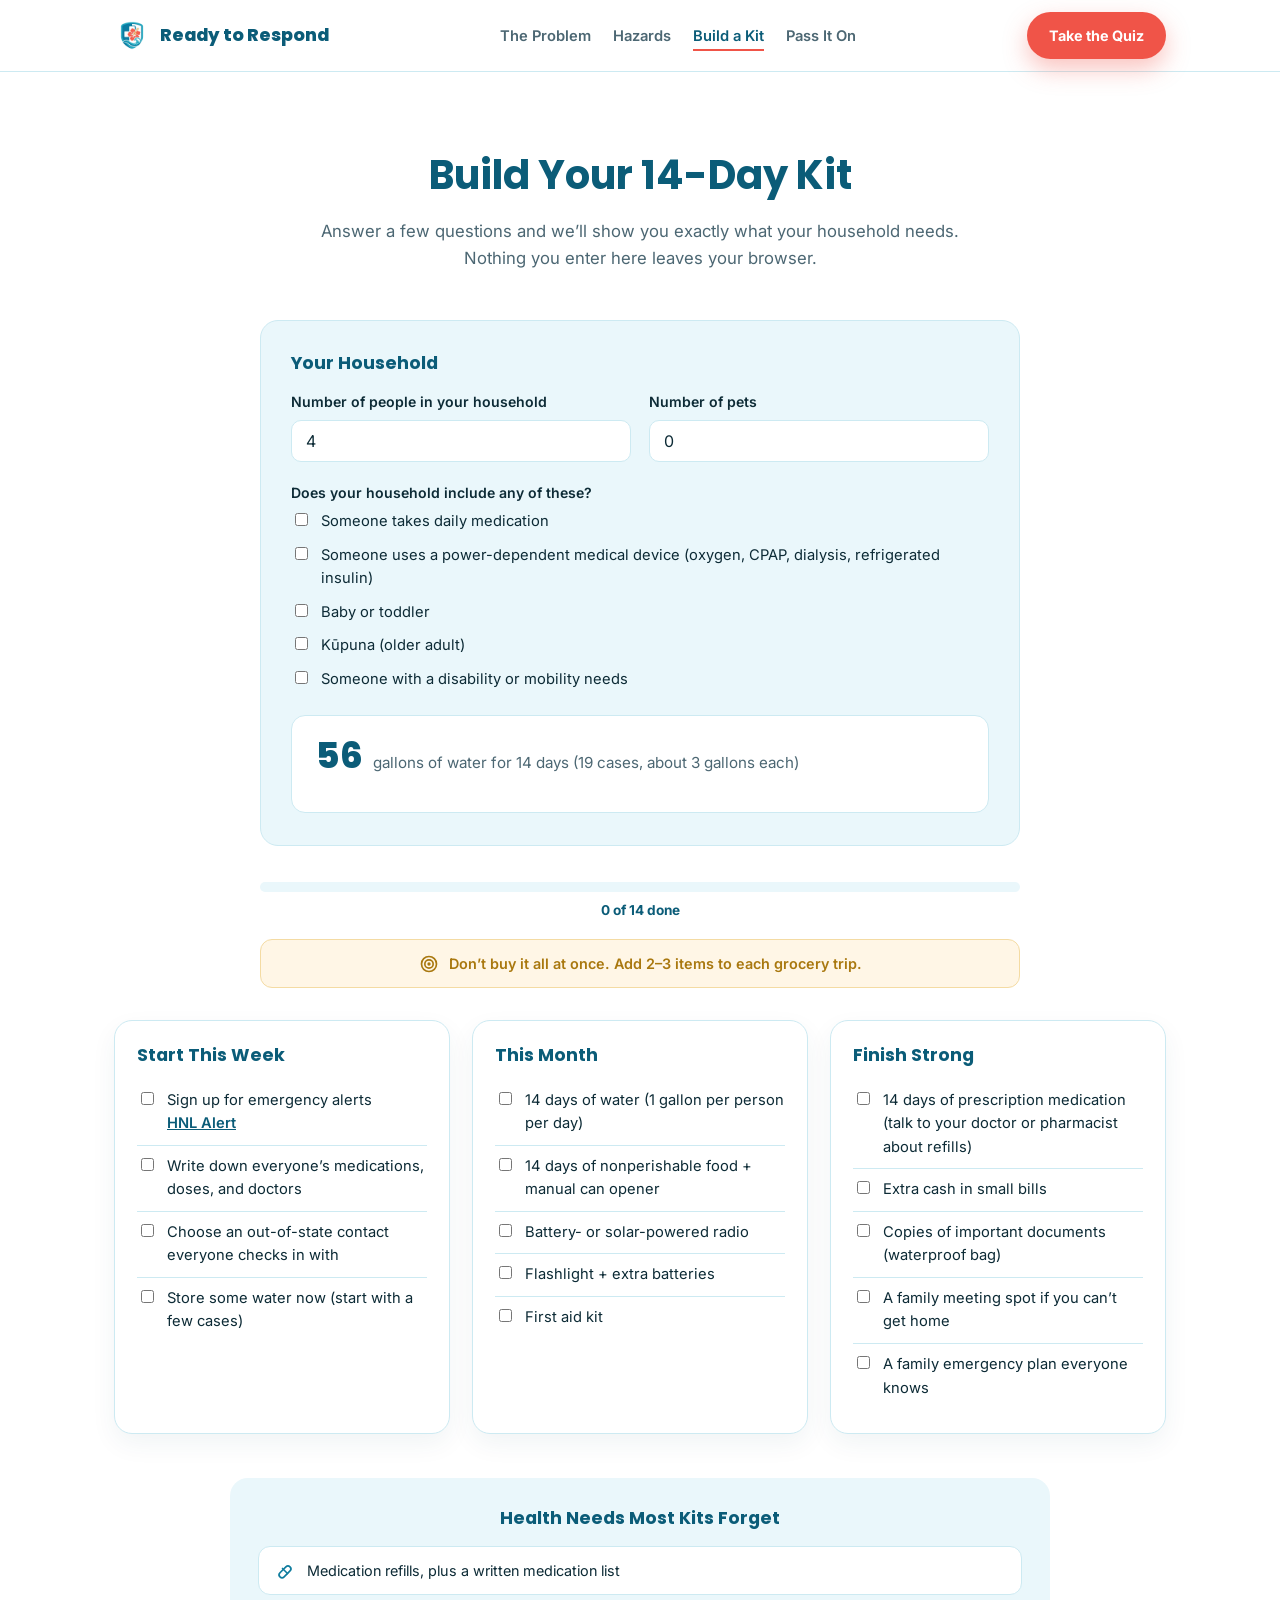
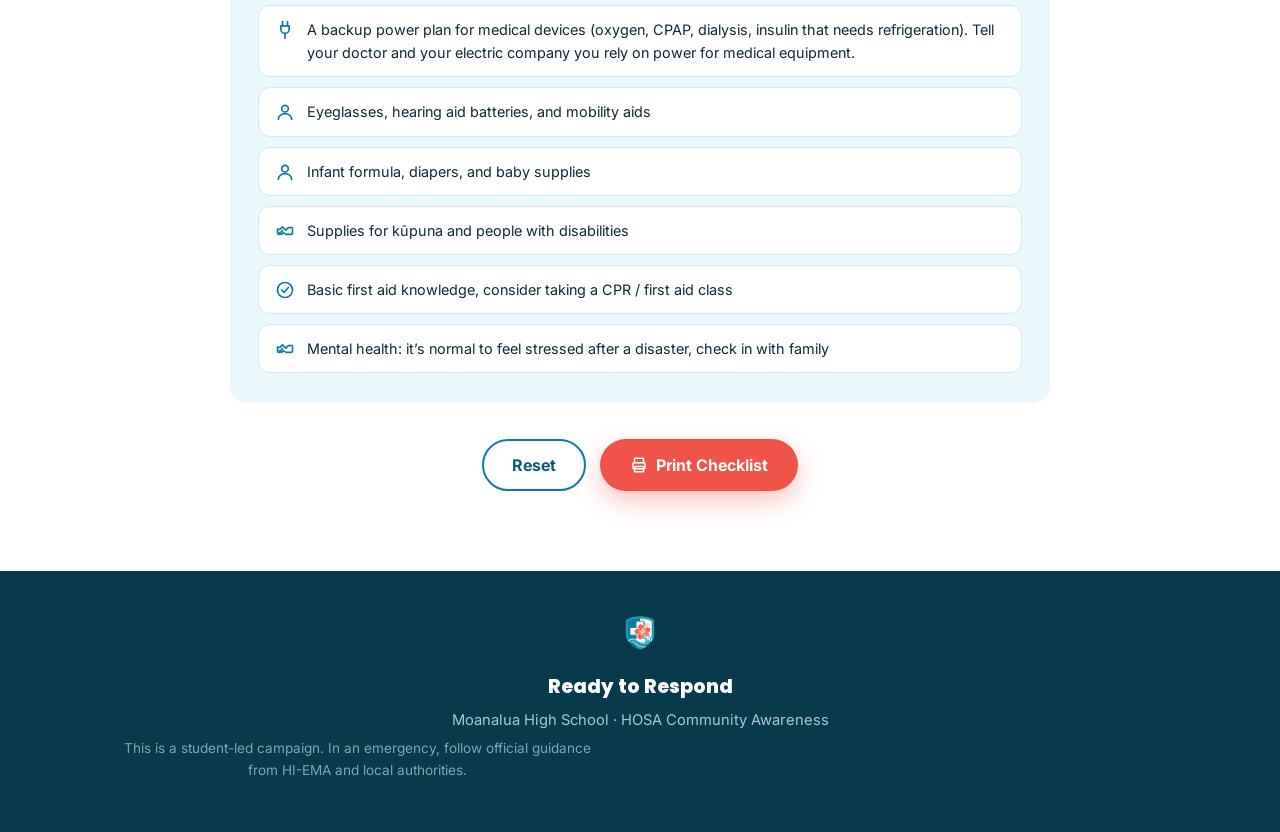
==== kit.html @ e5e4ccab "Replace print placeholders with r2rhawaii.org and a real QR code Both printables (14-Day Checklist a" ====
<!DOCTYPE html>
<html lang="en">
<head>
  <meta charset="UTF-8">
  <meta name="viewport" content="width=device-width, initial-scale=1.0">
  <title>Build Your 14-Day Kit | Ready to Respond</title>
  <meta name="description" content="Answer a few questions and get a personalized 14-day emergency kit checklist for your household. Part of the Ready to Respond campaign by Moanalua High School HOSA.">
  <meta property="og:title" content="Build Your 14-Day Kit | Ready to Respond">
  <meta property="og:description" content="Use our calculator and checklist to put together water, food, and supplies for your household.">
  <meta property="og:image" content="images/logo-full.png">
  <link rel="icon" href="images/favicon.png" type="image/png">
  <link rel="preconnect" href="https://fonts.googleapis.com">
  <link rel="preconnect" href="https://fonts.gstatic.com" crossorigin>
  <link href="https://fonts.googleapis.com/css2?family=Poppins:wght@600;700;800&family=Inter:wght@400;500;600;700&display=swap" rel="stylesheet">
  <link rel="stylesheet" href="css/style.css">

  <!-- Vercel Web Analytics. The script 404s harmlessly until Web
       Analytics is turned on for this project in the Vercel dashboard
       (Project -> Analytics -> Enable) -- that one switch has to be
       flipped by a human with access to the Vercel account, it can't
       be done from code. See js/tracking.js for the custom-event hook
       this also powers (quiz clicks, print, share, etc). -->
  <script>window.va = window.va || function () { (window.vaq = window.vaq || []).push(arguments); };</script>
  <script defer src="/_vercel/insights/script.js"></script>
</head>
<body>

  <!-- Shared icon set, referenced throughout via <use href="#icon-name">.
       Inlined (rather than a linked external file) so icons render
       with no JS and no extra network request, and work consistently
       across browsers. -->
  <svg style="display:none" aria-hidden="true">
    <defs>
      <symbol id="icon-menu" viewBox="0 0 24 24" fill="none" stroke="currentColor" stroke-width="2" stroke-linecap="round" stroke-linejoin="round">
        <path d="M3 6h18"/>
        <path d="M3 12h18"/>
        <path d="M3 18h18"/>
      </symbol>
      <symbol id="icon-target" viewBox="0 0 24 24" fill="none" stroke="currentColor" stroke-width="2" stroke-linecap="round" stroke-linejoin="round">
        <circle cx="12" cy="12" r="9"/>
        <circle cx="12" cy="12" r="5"/>
        <circle cx="12" cy="12" r="1"/>
      </symbol>
      <symbol id="icon-pill" viewBox="0 0 24 24" fill="none" stroke="currentColor" stroke-width="2" stroke-linecap="round" stroke-linejoin="round">
        <rect x="3.5" y="9.5" width="17" height="7" rx="3.5" transform="rotate(-45 12 13)"/>
        <path d="m9 9 6 6"/>
      </symbol>
      <symbol id="icon-plug" viewBox="0 0 24 24" fill="none" stroke="currentColor" stroke-width="2" stroke-linecap="round" stroke-linejoin="round">
        <path d="M9 2v5"/>
        <path d="M15 2v5"/>
        <path d="M7 7h10v4a5 5 0 0 1-10 0z"/>
        <path d="M12 16v6"/>
      </symbol>
      <symbol id="icon-user" viewBox="0 0 24 24" fill="none" stroke="currentColor" stroke-width="2" stroke-linecap="round" stroke-linejoin="round">
        <circle cx="12" cy="8" r="4"/>
        <path d="M4 21c0-4 3.5-7 8-7s8 3 8 7"/>
      </symbol>
      <symbol id="icon-heart-handshake" viewBox="0 0 24 24" fill="none" stroke="currentColor" stroke-width="2" stroke-linecap="round" stroke-linejoin="round">
        <path d="M3 10h3l3-3 4 4 3-3h5"/>
        <path d="M3 10v4a2 2 0 0 0 2 2h1"/>
        <path d="M21 10v4a2 2 0 0 1-2 2h-6l-3-2-2 2-3-2"/>
        <path d="M9 11.5 7 13.5"/>
      </symbol>
      <symbol id="icon-check-circle" viewBox="0 0 24 24" fill="none" stroke="currentColor" stroke-width="2" stroke-linecap="round" stroke-linejoin="round">
        <circle cx="12" cy="12" r="9"/>
        <path d="m8 12 3 3 5-6"/>
      </symbol>
      <symbol id="icon-printer" viewBox="0 0 24 24" fill="none" stroke="currentColor" stroke-width="2" stroke-linecap="round" stroke-linejoin="round">
        <path d="M6 9V3h12v6"/>
        <rect x="4" y="9" width="16" height="8" rx="1.5"/>
        <path d="M6 14h12v7H6z"/>
      </symbol>
    </defs>
  </svg>

  <header class="site-header">
    <div class="container header-inner">
      <a class="brand" href="index.html">
        <img class="brand-mark" src="images/logo-mark.png" alt="Ready to Respond shield logo">
        <span class="brand-text">Ready to Respond</span>
      </a>

      <nav class="main-nav" id="mainNav" aria-label="Main">
        <ul class="nav-links">
          <li><a href="index.html#problem">The Problem</a></li>
          <li><a href="index.html#hazards">Hazards</a></li>
          <li><a href="kit.html" class="active">Build a Kit</a></li>
          <li><a href="pass-it-on.html">Pass It On</a></li>
        </ul>
      </nav>

      <div class="header-actions">
        <a href="https://docs.google.com/forms/d/e/1FAIpQLSfNhRfwjiFznY54ZBXw3zssCAhbhF7gwcs-K6ZoxBK7d2jcXA/viewform" target="_blank" rel="noopener" class="btn btn-coral btn-small" data-track="quiz_click" data-track-location="header">Take the Quiz</a>
        <button type="button" class="nav-toggle" id="navToggle" aria-label="Toggle menu" aria-expanded="false" aria-controls="mainNav">
          <svg width="22" height="22"><use href="#icon-menu"></use></svg>
        </button>
      </div>
    </div>
  </header>

  <!-- BUILD YOUR 14-DAY KIT -->
  <section id="checklist" class="section">
    <div class="container">
      <div class="section-heading">
        <h1>Build Your 14-Day Kit</h1>
        <p>Answer a few questions and we&rsquo;ll show you exactly what your household needs. Nothing you enter here leaves your browser.</p>
      </div>

      <!-- Household calculator -->
      <div class="kit-calculator">
        <h3>Your Household</h3>
        <div class="calc-row">
          <div class="calc-field">
            <label for="calcPeople">Number of people in your household</label>
            <input type="number" id="calcPeople" min="1" max="20" value="4" inputmode="numeric">
          </div>
          <div class="calc-field">
            <label for="calcPets">Number of pets</label>
            <input type="number" id="calcPets" min="0" max="20" value="0" inputmode="numeric">
          </div>
        </div>

        <fieldset class="calc-checks">
          <legend>Does your household include any of these?</legend>
          <label class="calc-check"><input type="checkbox" id="needMeds"> Someone takes daily medication</label>
          <label class="calc-check"><input type="checkbox" id="needPower"> Someone uses a power-dependent medical device (oxygen, CPAP, dialysis, refrigerated insulin)</label>
          <label class="calc-check"><input type="checkbox" id="needBaby"> Baby or toddler</label>
          <label class="calc-check"><input type="checkbox" id="needKupuna"> K&#363;puna (older adult)</label>
          <label class="calc-check"><input type="checkbox" id="needDisability"> Someone with a disability or mobility needs</label>
        </fieldset>

        <div class="calc-results" id="calcResults" aria-live="polite">
          <div class="calc-result-main">
            <span class="calc-result-number" id="calcWaterGallons">56</span>
            <span class="calc-result-label">gallons of water for 14 days (<span id="calcWaterCases">19</span> cases, about 3 gallons each)</span>
          </div>
          <p class="calc-pet-note" id="calcPetNote" hidden>Plus extra water and 14 days of food for your pets.</p>
          <ul class="calc-extra-items" id="calcExtraItems"></ul>
        </div>
      </div>

      <!-- Tiered checklist -->
      <div class="kit-progress-wrap">
        <div class="kit-progress-bar"><div class="kit-progress-fill" id="kitProgressFill"></div></div>
        <p class="kit-progress-label" id="kitProgressLabel" aria-live="polite">0 of 14 done</p>
      </div>

      <div class="kit-tip">
        <svg width="20" height="20" aria-hidden="true"><use href="#icon-target"></use></svg>
        Don&rsquo;t buy it all at once. Add 2&ndash;3 items to each grocery trip.
      </div>

      <div class="kit-tiers">
        <div class="kit-tier">
          <h3>Start This Week</h3>
          <label class="kit-item"><input type="checkbox" data-kit-item="alerts"> <span>Sign up for emergency alerts<br><a href="https://www.honolulu.gov/dem/hnl-alert/" target="_blank" rel="noopener">HNL Alert</a></span></label>
          <label class="kit-item"><input type="checkbox" data-kit-item="med-list"> Write down everyone&rsquo;s medications, doses, and doctors</label>
          <label class="kit-item"><input type="checkbox" data-kit-item="contact"> Choose an out-of-state contact everyone checks in with</label>
          <label class="kit-item"><input type="checkbox" data-kit-item="start-water"> Store some water now (start with a few cases)</label>
        </div>

        <div class="kit-tier">
          <h3>This Month</h3>
          <label class="kit-item"><input type="checkbox" data-kit-item="water"> 14 days of water (1 gallon per person per day)</label>
          <label class="kit-item"><input type="checkbox" data-kit-item="food"> 14 days of nonperishable food + manual can opener</label>
          <label class="kit-item"><input type="checkbox" data-kit-item="radio"> Battery- or solar-powered radio</label>
          <label class="kit-item"><input type="checkbox" data-kit-item="flashlight"> Flashlight + extra batteries</label>
          <label class="kit-item"><input type="checkbox" data-kit-item="firstaid"> First aid kit</label>
        </div>

        <div class="kit-tier">
          <h3>Finish Strong</h3>
          <label class="kit-item"><input type="checkbox" data-kit-item="meds"> 14 days of prescription medication (talk to your doctor or pharmacist about refills)</label>
          <label class="kit-item"><input type="checkbox" data-kit-item="cash"> Extra cash in small bills</label>
          <label class="kit-item"><input type="checkbox" data-kit-item="docs"> Copies of important documents (waterproof bag)</label>
          <label class="kit-item"><input type="checkbox" data-kit-item="meetspot"> A family meeting spot if you can&rsquo;t get home</label>
          <label class="kit-item"><input type="checkbox" data-kit-item="plan"> A family emergency plan everyone knows</label>
        </div>
      </div>

      <!-- Health & medical needs (HOSA focus) -->
      <div class="health-needs">
        <h3>Health Needs Most Kits Forget</h3>
        <ul class="health-needs-list">
          <li data-needs-flag="needMeds"><svg width="20" height="20" aria-hidden="true"><use href="#icon-pill"></use></svg> Medication refills, plus a written medication list</li>
          <li data-needs-flag="needPower"><svg width="20" height="20" aria-hidden="true"><use href="#icon-plug"></use></svg> A backup power plan for medical devices (oxygen, CPAP, dialysis, insulin that needs refrigeration). Tell your doctor and your electric company you rely on power for medical equipment.</li>
          <li data-needs-flag="needDisability"><svg width="20" height="20" aria-hidden="true"><use href="#icon-user"></use></svg> Eyeglasses, hearing aid batteries, and mobility aids</li>
          <li data-needs-flag="needBaby"><svg width="20" height="20" aria-hidden="true"><use href="#icon-user"></use></svg> Infant formula, diapers, and baby supplies</li>
          <li data-needs-flag="needKupuna"><svg width="20" height="20" aria-hidden="true"><use href="#icon-heart-handshake"></use></svg> Supplies for k&#363;puna and people with disabilities</li>
          <li><svg width="20" height="20" aria-hidden="true"><use href="#icon-check-circle"></use></svg> Basic first aid knowledge, consider taking a CPR / first aid class</li>
          <li><svg width="20" height="20" aria-hidden="true"><use href="#icon-heart-handshake"></use></svg> Mental health: it&rsquo;s normal to feel stressed after a disaster, check in with family</li>
        </ul>
      </div>

      <div class="kit-actions">
        <button type="button" class="btn btn-outline" id="kitResetBtn">Reset</button>
        <button type="button" class="btn btn-coral" id="kitPrintBtn" data-track="checklist_print">
          <svg width="18" height="18" aria-hidden="true"><use href="#icon-printer"></use></svg>
          Print Checklist
        </button>
      </div>
    </div>
  </section>

  <!-- FOOTER -->
  <footer class="site-footer">
    <div class="container">
      <img class="footer-logo" src="images/logo-mark.png" alt="Ready to Respond shield logo">
      <p class="footer-title">Ready to Respond</p>
      <p>Moanalua High School &middot; HOSA Community Awareness</p>
      <p class="footer-fine">This is a student-led campaign. In an emergency, follow official guidance from HI-EMA and local authorities.</p>
    </div>
  </footer>

  <!-- ============================================================
       PRINT-ONLY CONTENT
       Hidden on screen; shown only inside window.print() by
       js/kit.js setting data-printing on <body>.
       See the @media print rules in css/style.css.
       ============================================================ -->
  <div class="print-only" id="printChecklist">
    <h1>Ready to Respond &mdash; 14-Day Readiness Checklist</h1>
    <p class="print-sub">Moanalua High School HOSA &middot; r2rhawaii.org</p>
    <h2>Start This Week</h2>
    <ul class="print-checklist">
      <li>&#9633; Sign up for emergency alerts (HNL Alert)</li>
      <li>&#9633; Write down everyone&rsquo;s medications, doses, and doctors</li>
      <li>&#9633; Choose an out-of-state contact everyone checks in with</li>
      <li>&#9633; Store some water now (start with a few cases)</li>
    </ul>
    <h2>This Month</h2>
    <ul class="print-checklist">
      <li>&#9633; 14 days of water (1 gallon per person per day)</li>
      <li>&#9633; 14 days of nonperishable food + manual can opener</li>
      <li>&#9633; Battery- or solar-powered radio</li>
      <li>&#9633; Flashlight + extra batteries</li>
      <li>&#9633; First aid kit</li>
    </ul>
    <h2>Finish Strong</h2>
    <ul class="print-checklist">
      <li>&#9633; 14 days of prescription medication</li>
      <li>&#9633; Extra cash in small bills</li>
      <li>&#9633; Copies of important documents (waterproof bag)</li>
      <li>&#9633; A family meeting spot if you can&rsquo;t get home</li>
      <li>&#9633; A family emergency plan everyone knows</li>
    </ul>
    <h2>Health Needs Most Kits Forget</h2>
    <ul class="print-checklist">
      <li>&#9633; Medication refills + written medication list</li>
      <li>&#9633; Backup power plan for medical devices</li>
      <li>&#9633; Eyeglasses, hearing aid batteries, mobility aids</li>
      <li>&#9633; Infant formula, diapers, baby supplies</li>
      <li>&#9633; Supplies for k&#363;puna and people with disabilities</li>
    </ul>
    <div class="print-qr-box">
      <img src="images/qr-r2rhawaii.jpg" alt="QR code to r2rhawaii.org" width="120" height="120">
      Scan for more: r2rhawaii.org
    </div>
  </div>

  <script src="js/tracking.js"></script>
  <script src="js/main.js"></script>
  <script src="js/kit.js"></script>
</body>
</html>
---- css/style.css ----
/* =========================================================
   Ready to Respond — HOSA Community Awareness Campaign
   Moanalua High School, Oʻahu, Hawaiʻi
   Palette pulled from the campaign logo: ocean teal + hibiscus coral.
   ---------------------------------------------------------
   1. Brand colors & fonts
   2. Reset & base
   3. Buttons
   4. Header & nav
   5. Hero
   6. The Problem / citations
   7. Why Awareness Matters
   8. Why Hawaiʻi Is Different
   9. Know Your Hazards
   10. Build Your 14-Day Kit
   11. Pass It On
   12. Take Action
   13. Our Campaign / Impact / Events
   14. Partners
   15. Team
   16. Languages
   17. Sources
   18. Footer
   19. Scroll-reveal animation
   20. Print
   21. Responsive
   ========================================================= */

/* ---------- 1. BRAND COLORS & FONTS ---------- */
:root {
  --teal-deepest: #073a4c;
  --teal-dark: #0b5c78;
  --teal: #0f7c9e;
  --teal-bright: #1fa6c2;
  --sky: #eaf7fb;
  --sky-deep: #d8f0f7;
  --border: #cdeaf2;
  --coral: #f05448;
  --coral-dark: #d43e33;
  --gold: #e8b14a;
  --gold-dark: #a9780f;
  --white: #ffffff;
  --ink: #0d2b36;
  --ink-soft: #4c6773;
  --bg: #ffffff;
  --bg-alt: var(--sky);
  --radius: 18px;
  --shadow: 0 14px 34px rgba(11, 61, 78, 0.12);
  --max-width: 1100px;
  --font-heading: "Poppins", "Segoe UI", system-ui, sans-serif;
  --font-body: "Inter", "Segoe UI", system-ui, sans-serif;
}

/* ---------- 2. RESET & BASE ---------- */
* { box-sizing: border-box; }

/* Author rules like .btn{display:inline-flex} have the same specificity
   as the browser's default [hidden]{display:none} and would otherwise
   win by source order, silently un-hiding anything both hidden and
   styled as a button (e.g. the native-share button). Force it here. */
[hidden] { display: none !important; }

html {
  scroll-behavior: smooth;
  scroll-padding-top: 76px; /* so anchor jumps land below the sticky header */
}

@media (prefers-reduced-motion: reduce) {
  html { scroll-behavior: auto; }
}

body {
  margin: 0;
  font-family: var(--font-body);
  color: var(--ink);
  background: var(--bg);
  line-height: 1.6;
  -webkit-font-smoothing: antialiased;
}

h1, h2, h3 {
  font-family: var(--font-heading);
  line-height: 1.15;
  margin: 0 0 0.5em;
  color: var(--teal-dark);
}

h1 { font-size: clamp(2.4rem, 6vw, 4rem); font-weight: 800; }
h2 { font-size: clamp(1.7rem, 4vw, 2.5rem); font-weight: 700; }
h3 { font-size: 1.1rem; font-weight: 700; }

p { margin: 0 0 1em; }

a { color: inherit; }

ul { margin: 0; padding: 0; }

fieldset { border: none; margin: 0; padding: 0; }

.container {
  max-width: var(--max-width);
  margin: 0 auto;
  padding: 0 24px;
}

.section {
  padding: 80px 0;
}

.section-alt { background: var(--bg-alt); }

.section-dark {
  background: linear-gradient(160deg, var(--teal-dark) 0%, var(--teal-deepest) 100%);
  color: var(--white);
}

.section-dark h2,
.section-dark .section-heading p { color: var(--white); }

.section-heading {
  text-align: center;
  max-width: 680px;
  margin: 0 auto 48px;
}

.section-heading p {
  color: var(--ink-soft);
  font-size: 1.05rem;
  margin: 10px 0 0;
}

/* kit.html / pass-it-on.html use a real <h1> here (one per page, for
   accessibility/SEO) but should look identical to the <h2> section
   titles used everywhere else on the single-page sections. */
.section-heading h1 {
  font-size: clamp(1.7rem, 4vw, 2.5rem);
  font-weight: 700;
}

.text-coral { color: var(--coral); }

/* ---------- 3. BUTTONS ---------- */
.btn {
  display: inline-flex;
  align-items: center;
  justify-content: center;
  gap: 8px;
  font-family: var(--font-body);
  font-weight: 700;
  font-size: 1rem;
  text-decoration: none;
  padding: 14px 28px;
  border-radius: 999px;
  border: 2px solid transparent;
  cursor: pointer;
  transition: transform 0.15s ease, background 0.15s ease, box-shadow 0.15s ease;
}

.btn:hover { transform: translateY(-2px); }

.btn-coral {
  background: var(--coral);
  color: var(--white);
  box-shadow: 0 10px 24px rgba(240, 84, 72, 0.35);
}

.btn-coral:hover { background: var(--coral-dark); }

.btn-outline-white {
  background: transparent;
  border-color: rgba(255, 255, 255, 0.55);
  color: var(--white);
}

.btn-outline-white:hover {
  background: rgba(255, 255, 255, 0.12);
  border-color: var(--white);
}

.btn-outline {
  background: transparent;
  border-color: var(--teal);
  color: var(--teal-dark);
}

.btn-outline:hover { background: var(--sky); }

.btn-block { width: 100%; }

.btn-small {
  padding: 10px 20px;
  font-size: 0.9rem;
}

/* ---------- 4. HEADER & NAV ---------- */
.site-header {
  position: sticky;
  top: 0;
  z-index: 50;
  background: rgba(255, 255, 255, 0.94);
  backdrop-filter: blur(8px);
  border-bottom: 1px solid var(--border);
}

.header-inner {
  display: flex;
  align-items: center;
  justify-content: space-between;
  gap: 16px;
  padding-top: 12px;
  padding-bottom: 12px;
}

.brand {
  display: flex;
  align-items: center;
  gap: 10px;
  flex-shrink: 0;
  text-decoration: none;
}

.brand-mark {
  width: 36px;
  height: auto;
  display: block;
}

.brand-text {
  font-family: var(--font-heading);
  font-weight: 800;
  font-size: 1.1rem;
  color: var(--teal-dark);
}

.main-nav { flex: 1; }

.nav-links {
  display: flex;
  justify-content: center;
  gap: 22px;
  list-style: none;
}

.nav-links a {
  text-decoration: none;
  font-weight: 600;
  font-size: 0.92rem;
  color: var(--ink-soft);
  white-space: nowrap;
  padding-bottom: 4px;
  border-bottom: 2px solid transparent;
}

.nav-links a:hover { color: var(--teal-dark); }

.nav-links a.active {
  color: var(--teal-dark);
  border-bottom-color: var(--coral);
}

.header-actions {
  display: flex;
  align-items: center;
  gap: 10px;
  flex-shrink: 0;
}

.nav-toggle {
  display: none;
  background: none;
  border: none;
  padding: 6px;
  color: var(--teal-dark);
  cursor: pointer;
}

/* ---------- 5. HERO ---------- */
.hero {
  background: linear-gradient(170deg, var(--teal) 0%, var(--teal-dark) 100%);
  color: var(--white);
  padding: 72px 0 84px;
  text-align: center;
}

.hero-inner {
  display: flex;
  flex-direction: column;
  align-items: center;
}

.hero-logo {
  width: 108px;
  height: auto;
  margin-bottom: 22px;
  filter: drop-shadow(0 10px 20px rgba(7, 58, 76, 0.35));
}

.eyebrow-badge {
  display: inline-block;
  background: rgba(255, 255, 255, 0.14);
  border: 1px solid rgba(255, 255, 255, 0.4);
  color: var(--white);
  font-weight: 600;
  font-size: 0.82rem;
  letter-spacing: 0.02em;
  padding: 8px 18px;
  border-radius: 999px;
  margin-bottom: 26px;
}

.hero h1 { color: var(--white); margin-bottom: 18px; }

.hero-lead {
  font-size: 1.2rem;
  color: #e4f4fa;
  max-width: 46ch;
  margin: 0 auto 34px;
}

.scroll-cue {
  color: var(--white);
  text-decoration: none;
  font-weight: 600;
  font-size: 0.95rem;
  opacity: 0.9;
}

.scroll-cue:hover { opacity: 1; }

/* ---------- 6. THE PROBLEM / CITATIONS ---------- */
.stat-grid {
  display: grid;
  grid-template-columns: repeat(2, 1fr);
  gap: 22px;
  margin-bottom: 40px;
}

.stat-card {
  background: var(--teal-deepest);
  border-radius: var(--radius);
  box-shadow: var(--shadow);
  padding: 36px 28px;
  text-align: center;
}

.stat-number {
  font-family: var(--font-heading);
  font-weight: 800;
  font-size: clamp(2.1rem, 5vw, 3rem);
  color: var(--coral);
  line-height: 1;
  margin-bottom: 12px;
}

.stat-label {
  color: var(--white);
  font-size: 1.02rem;
  font-weight: 500;
  line-height: 1.45;
}

.problem-note {
  max-width: 68ch;
  margin: 0 auto;
  text-align: center;
  font-size: 1.08rem;
  color: var(--ink-soft);
}

/* Superscript citation links, used throughout the page.
   Fixed (not em-relative) font-size so these stay small and discreet
   next to the giant stat numbers instead of scaling up with them. */
sup.cite {
  font-size: 0.62rem;
  font-weight: 600;
  margin-left: 2px;
  vertical-align: super;
  line-height: 0;
}

sup.cite a {
  color: var(--ink-soft);
  text-decoration: none;
  font-weight: 600;
  opacity: 0.7;
}

.stat-card sup.cite a { color: rgba(255, 255, 255, 0.5); }

sup.cite a:hover,
sup.cite a:focus-visible {
  text-decoration: underline;
  opacity: 1;
  color: var(--coral);
}

.stat-card sup.cite a:hover,
.stat-card sup.cite a:focus-visible { color: var(--gold); }

sup.cite a + a::before { content: ","; color: inherit; margin-right: 1px; }

/* ---------- 7. WHY AWARENESS MATTERS ---------- */
.awareness-callout {
  display: flex;
  align-items: flex-start;
  gap: 18px;
  background: var(--white);
  border: 1px solid var(--border);
  border-left: 5px solid var(--teal-bright);
  border-radius: var(--radius);
  padding: 28px 30px;
  max-width: 820px;
  margin: 0 auto;
  box-shadow: 0 10px 26px rgba(11, 61, 78, 0.07);
}

.awareness-callout svg {
  color: var(--teal-bright);
  flex-shrink: 0;
  margin-top: 4px;
}

.awareness-callout h2 { font-size: 1.4rem; margin-bottom: 8px; }
.awareness-callout p { margin: 0; color: var(--ink-soft); }

/* ---------- 8. WHY HAWAIʻI IS DIFFERENT ---------- */
.reason-grid {
  display: grid;
  grid-template-columns: repeat(3, 1fr);
  gap: 24px;
}

.reason-card {
  background: var(--white);
  border: 1px solid var(--border);
  border-radius: var(--radius);
  padding: 32px 26px;
  box-shadow: 0 10px 26px rgba(11, 61, 78, 0.07);
}

.reason-icon {
  display: block;
  color: var(--teal);
  margin-bottom: 16px;
}

.reason-card p {
  margin: 0;
  color: var(--ink);
  font-size: 0.98rem;
}

/* ---------- 9. KNOW YOUR HAZARDS ---------- */
.hazard-grid {
  display: grid;
  grid-template-columns: repeat(4, 1fr);
  gap: 20px;
  margin-bottom: 40px;
}

.hazard-card {
  background: var(--white);
  border: 1px solid var(--border);
  border-radius: var(--radius);
  padding: 26px 22px;
  box-shadow: 0 10px 26px rgba(11, 61, 78, 0.07);
  display: flex;
  flex-direction: column;
}

.hazard-icon {
  color: var(--coral);
  margin-bottom: 12px;
}

.hazard-card h3 { margin-bottom: 2px; }

.hazard-meta {
  color: var(--ink-soft);
  font-size: 0.82rem;
  margin-bottom: 14px;
}

.hazard-card ul {
  list-style: none;
  margin: 0 0 16px;
  flex-grow: 1;
}

.hazard-card li {
  position: relative;
  padding-left: 16px;
  font-size: 0.9rem;
  margin-bottom: 8px;
  color: var(--ink);
}

.hazard-card li::before {
  content: "\2022";
  position: absolute;
  left: 0;
  color: var(--teal-bright);
  font-weight: 700;
}

.hazard-link {
  color: var(--teal-dark);
  font-weight: 700;
  font-size: 0.88rem;
  text-decoration: none;
}

.hazard-link:hover { text-decoration: underline; }

.alert-cta {
  display: flex;
  flex-wrap: wrap;
  align-items: center;
  gap: 18px;
  background: var(--teal-dark);
  color: var(--white);
  border-radius: var(--radius);
  padding: 22px 28px;
  text-align: left;
}

.alert-cta-icon { color: var(--gold); flex-shrink: 0; }

.alert-cta-text { flex: 1 1 320px; min-width: 240px; }

.alert-cta-headline { margin: 0 0 4px; font-weight: 600; }

.alert-cta-source {
  margin: 0;
  display: flex;
  align-items: center;
  gap: 6px;
  font-size: 0.8rem;
  font-weight: 500;
  color: #a9cedb;
}

.alert-cta-source svg { color: #a9cedb; flex-shrink: 0; }
.alert-cta-source strong { color: #d3edf5; }

.alert-cta .btn { flex-shrink: 0; }

/* ---------- 10. BUILD YOUR 14-DAY KIT ---------- */
.kit-calculator {
  background: var(--sky);
  border: 1px solid var(--border);
  border-radius: var(--radius);
  padding: 32px 30px;
  max-width: 760px;
  margin: 0 auto 36px;
}

.kit-calculator h3 { margin-bottom: 18px; }

.calc-row {
  display: grid;
  grid-template-columns: 1fr 1fr;
  gap: 18px;
  margin-bottom: 20px;
}

.calc-field label {
  display: block;
  font-weight: 600;
  font-size: 0.88rem;
  color: var(--ink);
  margin-bottom: 6px;
}

.calc-field input[type="number"] {
  width: 100%;
  padding: 10px 14px;
  border: 1px solid var(--border);
  border-radius: 10px;
  font-size: 1rem;
  font-family: var(--font-body);
  background: var(--white);
  color: var(--ink);
}

.calc-field input:focus-visible { outline: 2px solid var(--teal); outline-offset: 1px; }

.calc-checks {
  display: flex;
  flex-direction: column;
  gap: 10px;
  margin-bottom: 24px;
}

.calc-checks legend {
  font-weight: 600;
  font-size: 0.88rem;
  color: var(--ink);
  margin-bottom: 6px;
  padding: 0;
}

.calc-check {
  display: flex;
  align-items: flex-start;
  gap: 10px;
  font-size: 0.92rem;
  color: var(--ink);
  cursor: pointer;
}

.calc-check input { margin-top: 3px; flex-shrink: 0; }

.calc-results {
  background: var(--white);
  border-radius: 14px;
  padding: 22px 24px;
  border: 1px solid var(--border);
}

.calc-result-main {
  display: flex;
  align-items: baseline;
  gap: 10px;
  flex-wrap: wrap;
  margin-bottom: 6px;
}

.calc-result-number {
  font-family: var(--font-heading);
  font-weight: 800;
  font-size: 2.2rem;
  color: var(--teal-dark);
  line-height: 1;
}

.calc-result-label {
  color: var(--ink-soft);
  font-size: 0.95rem;
}

.calc-pet-note {
  margin: 10px 0 0;
  font-size: 0.9rem;
  color: var(--ink-soft);
  font-style: italic;
}

.calc-extra-items {
  list-style: none;
  margin: 14px 0 0;
  display: flex;
  flex-direction: column;
  gap: 8px;
}

.calc-extra-items li {
  background: var(--sky);
  border-radius: 10px;
  padding: 8px 14px;
  font-size: 0.88rem;
  color: var(--teal-dark);
  font-weight: 600;
}

.kit-progress-wrap {
  max-width: 760px;
  margin: 0 auto 10px;
}

.kit-progress-bar {
  height: 10px;
  background: var(--sky);
  border-radius: 999px;
  overflow: hidden;
}

.kit-progress-fill {
  height: 100%;
  width: 0%;
  background: var(--coral);
  border-radius: 999px;
  transition: width 0.3s ease;
}

.kit-progress-label {
  text-align: center;
  font-size: 0.85rem;
  font-weight: 700;
  color: var(--teal-dark);
  margin: 8px 0 0;
}

.kit-tip {
  display: flex;
  align-items: center;
  justify-content: center;
  gap: 10px;
  max-width: 760px;
  margin: 18px auto 32px;
  background: #fff6e6;
  border: 1px solid #f4dba3;
  color: var(--gold-dark);
  border-radius: 12px;
  padding: 12px 18px;
  font-size: 0.9rem;
  font-weight: 600;
  text-align: center;
}

.kit-tip svg { flex-shrink: 0; }

.kit-tiers {
  display: grid;
  grid-template-columns: repeat(3, 1fr);
  gap: 22px;
  margin-bottom: 44px;
}

.kit-tier {
  background: var(--white);
  border: 1px solid var(--border);
  border-radius: var(--radius);
  padding: 24px 22px;
  box-shadow: 0 10px 26px rgba(11, 61, 78, 0.06);
}

.kit-tier h3 { margin-bottom: 14px; }

.kit-item {
  display: flex;
  align-items: flex-start;
  gap: 10px;
  padding: 9px 0;
  font-size: 0.92rem;
  color: var(--ink);
  cursor: pointer;
  border-bottom: 1px solid var(--border);
}

.kit-item:last-child { border-bottom: none; }

.kit-item input { margin-top: 3px; flex-shrink: 0; accent-color: var(--teal); }

.kit-item:has(input:checked),
.kit-item.is-checked { color: var(--ink-soft); text-decoration: line-through; text-decoration-color: var(--teal-bright); }

.kit-item a { color: var(--teal-dark); font-weight: 600; }

.health-needs {
  background: var(--sky);
  border-radius: var(--radius);
  padding: 30px 28px;
  max-width: 820px;
  margin: 0 auto 36px;
}

.health-needs h3 { text-align: center; margin-bottom: 18px; }

.health-needs-list {
  list-style: none;
  display: flex;
  flex-direction: column;
  gap: 10px;
}

.health-needs-list li {
  display: flex;
  align-items: flex-start;
  gap: 12px;
  background: var(--white);
  border: 1px solid var(--border);
  border-radius: 12px;
  padding: 12px 16px;
  font-size: 0.9rem;
  color: var(--ink);
  transition: border-color 0.2s ease, background 0.2s ease;
}

.health-needs-list li svg { color: var(--teal); flex-shrink: 0; margin-top: 2px; }

.health-needs-list li.is-flagged {
  background: #fff1ef;
  border-color: var(--coral);
}

.health-needs-list li.is-flagged svg { color: var(--coral); }

.kit-actions {
  display: flex;
  justify-content: center;
  gap: 14px;
  flex-wrap: wrap;
}

/* ---------- 11. PASS IT ON ---------- */
.pass-it-on-why {
  max-width: 760px;
  margin: 0 auto 44px;
  text-align: center;
}

.pass-it-on-why p { color: var(--ink-soft); }

.pass-it-on-steps {
  display: grid;
  grid-template-columns: repeat(3, 1fr);
  gap: 24px;
}

.pio-step {
  background: var(--white);
  border: 1px solid var(--border);
  border-radius: var(--radius);
  padding: 30px 24px;
  box-shadow: 0 10px 26px rgba(11, 61, 78, 0.06);
}

.pio-step-number {
  display: inline-flex;
  align-items: center;
  justify-content: center;
  width: 30px;
  height: 30px;
  border-radius: 50%;
  background: var(--teal);
  color: var(--white);
  font-weight: 800;
  font-size: 0.9rem;
  margin-bottom: 14px;
}

.pio-step p { color: var(--ink-soft); font-size: 0.95rem; }

.share-buttons {
  display: flex;
  flex-wrap: wrap;
  gap: 10px;
  margin-top: 10px;
}

.share-buttons .btn { padding: 10px 16px; font-size: 0.88rem; }

.share-copied {
  margin: 10px 0 0;
  font-size: 0.85rem;
  font-weight: 700;
  color: var(--teal-dark);
}

.conversation-guide {
  list-style: none;
  display: flex;
  flex-direction: column;
  gap: 10px;
}

.conversation-guide li {
  background: var(--sky);
  border-radius: 10px;
  padding: 10px 14px;
  font-size: 0.9rem;
  color: var(--ink);
  font-style: italic;
}

.privacy-note {
  font-size: 0.8rem;
  color: var(--ink-soft);
  margin-top: 12px;
}

/* ---------- 12. TAKE ACTION ---------- */
.action-grid {
  display: grid;
  grid-template-columns: repeat(3, 1fr);
  gap: 24px;
}

.action-card {
  background: rgba(255, 255, 255, 0.07);
  border: 1px solid rgba(255, 255, 255, 0.16);
  border-radius: var(--radius);
  padding: 32px 26px;
  text-align: center;
  display: flex;
  flex-direction: column;
  align-items: center;
}

.action-icon { color: var(--coral); margin-bottom: 10px; }

.action-step {
  text-transform: uppercase;
  letter-spacing: 0.08em;
  font-size: 0.72rem;
  font-weight: 700;
  color: var(--teal-bright);
  margin-bottom: 10px;
}

.action-support {
  color: #d3edf5;
  font-size: 0.95rem;
  margin-bottom: 22px;
  flex-grow: 1;
}

/* ---------- 14. PARTNERS ---------- */
.partners-grid {
  display: grid;
  grid-template-columns: repeat(4, 1fr);
  gap: 20px;
  margin-bottom: 16px;
}

.partners-empty {
  text-align: center;
  color: var(--ink-soft);
  font-weight: 600;
}

/* ---------- 17. SOURCES ---------- */
.sources-list {
  list-style: none;
  max-width: 820px;
  margin: 0 auto;
  display: flex;
  flex-direction: column;
  gap: 12px;
}

.source-item {
  display: flex;
  gap: 10px;
  align-items: baseline;
  background: var(--sky);
  border-radius: 10px;
  padding: 12px 16px;
  font-size: 0.9rem;
}

.source-item .source-number { font-weight: 800; color: var(--teal-dark); flex-shrink: 0; }
.source-item a { color: var(--teal-dark); font-weight: 600; text-decoration: underline; }
.source-item .needs-source { color: var(--coral-dark); font-weight: 700; }

/* ---------- 18. FOOTER ---------- */
.site-footer {
  background: var(--teal-deepest);
  color: #a9c8d3;
  text-align: center;
  padding: 44px 0;
  font-size: 0.92rem;
}

.footer-logo {
  width: 46px;
  height: auto;
  margin-bottom: 14px;
}

.footer-title {
  font-family: var(--font-heading);
  font-weight: 800;
  font-size: 1.2rem;
  color: var(--white);
  margin-bottom: 6px;
}

.site-footer p { margin: 0 0 6px; }

.footer-fine {
  color: #7fa6b4;
  font-size: 0.85rem;
  max-width: 54ch;
  margin-left: auto;
  margin-right: auto;
}

/* ---------- 19. SCROLL-REVEAL ---------- */
.reveal {
  opacity: 0;
  transform: translateY(18px);
  transition: opacity 0.55s ease, transform 0.55s ease;
}

.reveal.is-visible {
  opacity: 1;
  transform: translateY(0);
}

@media (prefers-reduced-motion: reduce) {
  .reveal {
    opacity: 1;
    transform: none;
    transition: none;
  }
}

/* ---------- 20. PRINT ---------- */
.print-only { display: none; }

@media print {
  /* visibility:hidden alone would leave every other section's layout
     height in place (blank trailing pages); display:none removes it
     from flow entirely so only the one print-only block takes up
     paper. */
  body > *:not(.print-only) { display: none !important; }

  body[data-printing="checklist"] #printChecklist,
  body[data-printing="kupuna"] #printKupunaCard {
    display: block !important;
    width: 100%;
    padding: 24px;
  }

  .print-only h1 { font-size: 1.5rem; margin-bottom: 4px; color: #000; }
  .print-only h2 { font-size: 1.05rem; margin: 18px 0 8px; color: #000; }
  .print-sub { font-size: 0.8rem; color: #444; margin-bottom: 14px; }

  .print-checklist { list-style: none; margin: 0 0 6px; padding: 0; }
  .print-checklist li { font-size: 0.95rem; padding: 4px 0; color: #000; }

  .print-card-table { width: 100%; border-collapse: collapse; margin-top: 10px; }
  .print-card-table td { border: 1px solid #999; padding: 10px; font-size: 0.85rem; color: #000; }
  .print-card-table td:first-child { width: 45%; font-weight: 700; background: #f3f3f3; }
  .print-blank { height: 24px; }

  .print-qr-box {
    margin-top: 20px;
    text-align: center;
    font-size: 0.75rem;
    color: #666;
  }

  .print-qr-box img {
    display: block;
    width: 120px;
    height: 120px;
    margin: 0 auto 6px;
  }

  .print-privacy { margin-top: 14px; font-size: 0.75rem; color: #555; }
}

/* ---------- 21. RESPONSIVE ---------- */
@media (max-width: 1024px) {
  .hazard-grid { grid-template-columns: repeat(2, 1fr); }
  .partners-grid { grid-template-columns: repeat(2, 1fr); }
}

@media (max-width: 900px) {
  .main-nav { display: none; }
  .nav-toggle { display: block; }

  .main-nav.is-open {
    display: block;
    position: absolute;
    top: 100%;
    left: 0;
    right: 0;
    background: var(--white);
    border-bottom: 1px solid var(--border);
    box-shadow: 0 12px 20px rgba(0,0,0,0.06);
    padding: 10px 0;
  }

  .main-nav.is-open .nav-links {
    flex-direction: column;
    gap: 0;
    padding: 0 24px;
  }

  .main-nav.is-open .nav-links a {
    display: block;
    padding: 12px 0;
    border-bottom: 1px solid var(--border);
  }

  .main-nav.is-open .nav-links a.active {
    color: var(--teal-dark);
    border-bottom-color: var(--coral);
  }

  .reason-grid { grid-template-columns: 1fr; }
  .action-grid { grid-template-columns: 1fr; }
  .kit-tiers { grid-template-columns: 1fr; }
  .pass-it-on-steps { grid-template-columns: 1fr; }
}

@media (max-width: 640px) {
  .section { padding: 56px 0; }
  .hero { padding: 56px 0 60px; }
  .hero-logo { width: 88px; }
  .stat-grid { grid-template-columns: 1fr; }
  .btn { width: 100%; }
  .header-actions .btn-small { width: auto; }
  .calc-row { grid-template-columns: 1fr; }
  .hazard-grid { grid-template-columns: 1fr; }
  .partners-grid { grid-template-columns: 1fr; }
  .awareness-callout { flex-direction: column; }
  .kit-actions .btn,
  .share-buttons .btn,
  .share-buttons a.btn { width: 100%; }
}

@media (max-width: 420px) {
  /* The "Take the Quiz" header button + hamburger toggle can push past
     a narrow phone's viewport width; tighten the button and drop the
     decorative brand text (logo + its alt text stay) to make room. */
  .header-actions .btn-small { padding: 8px 12px; font-size: 0.78rem; }
  .brand-text { display: none; }
}
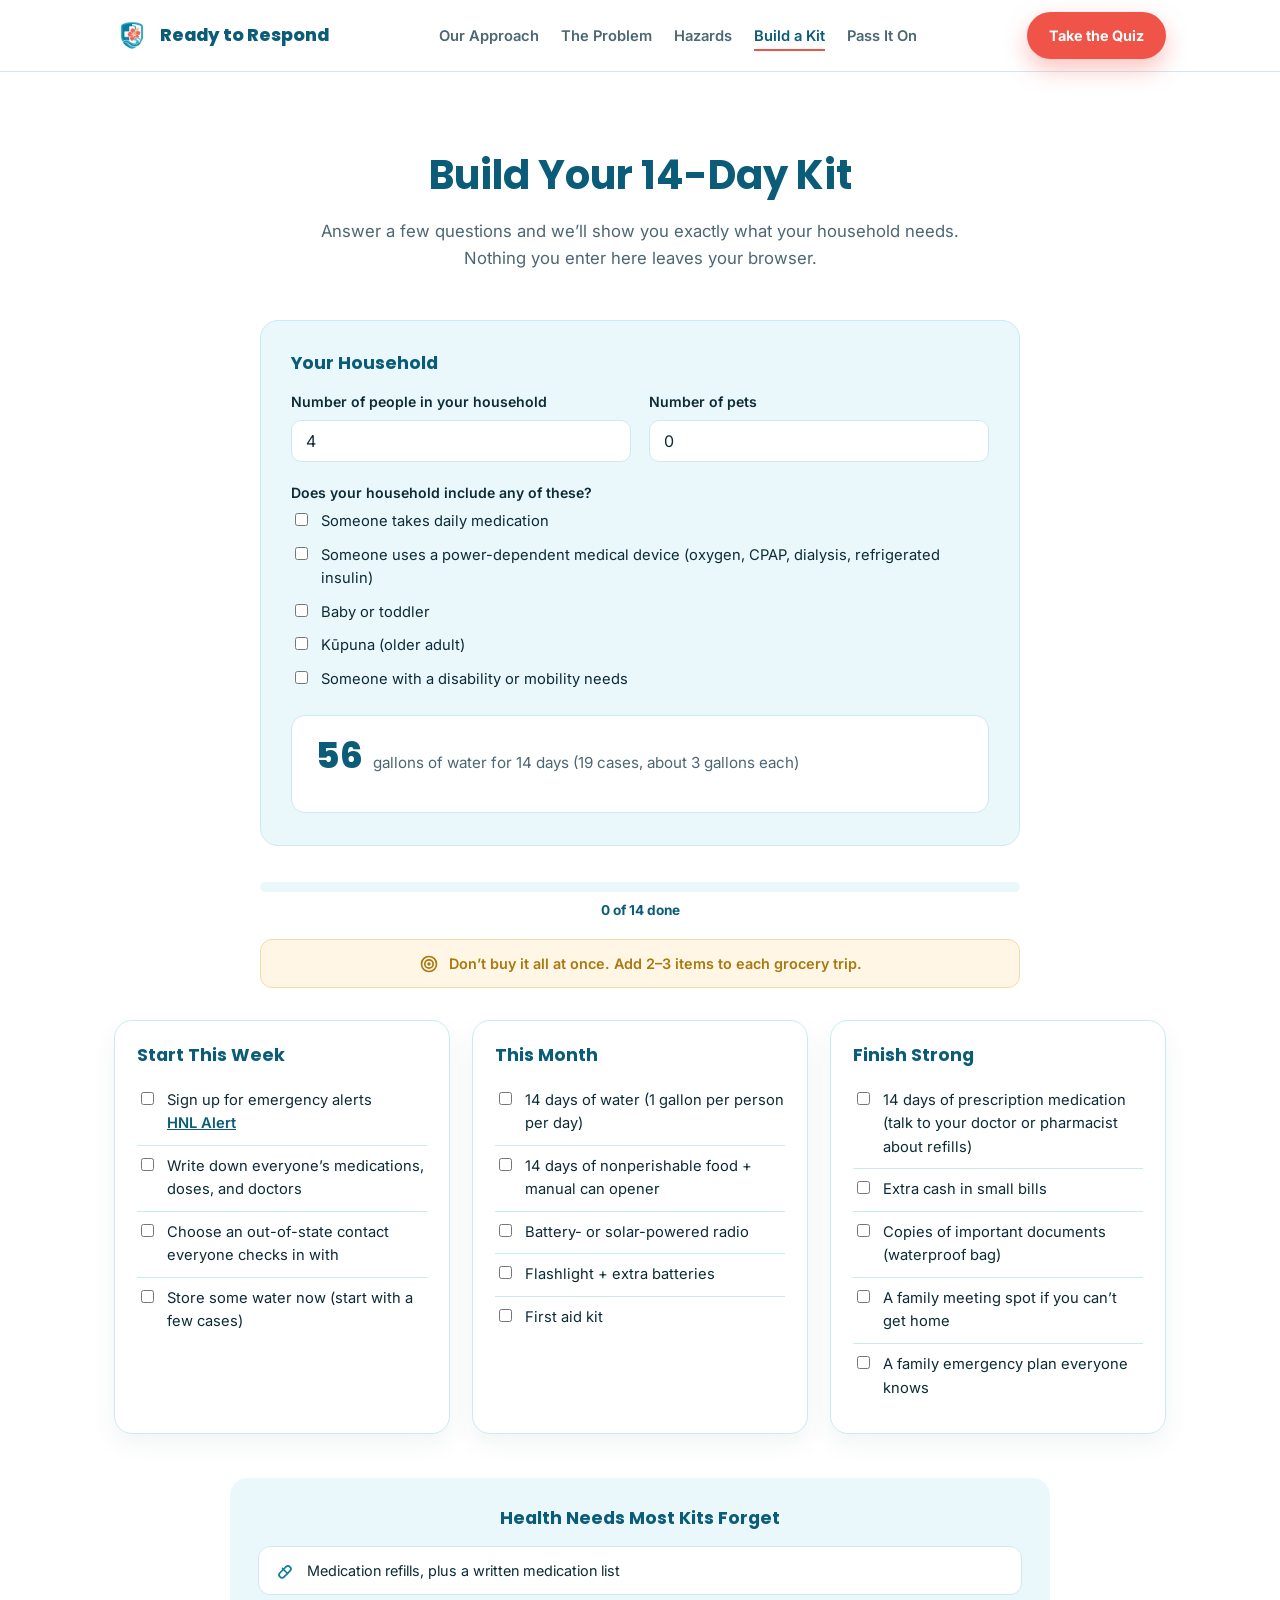
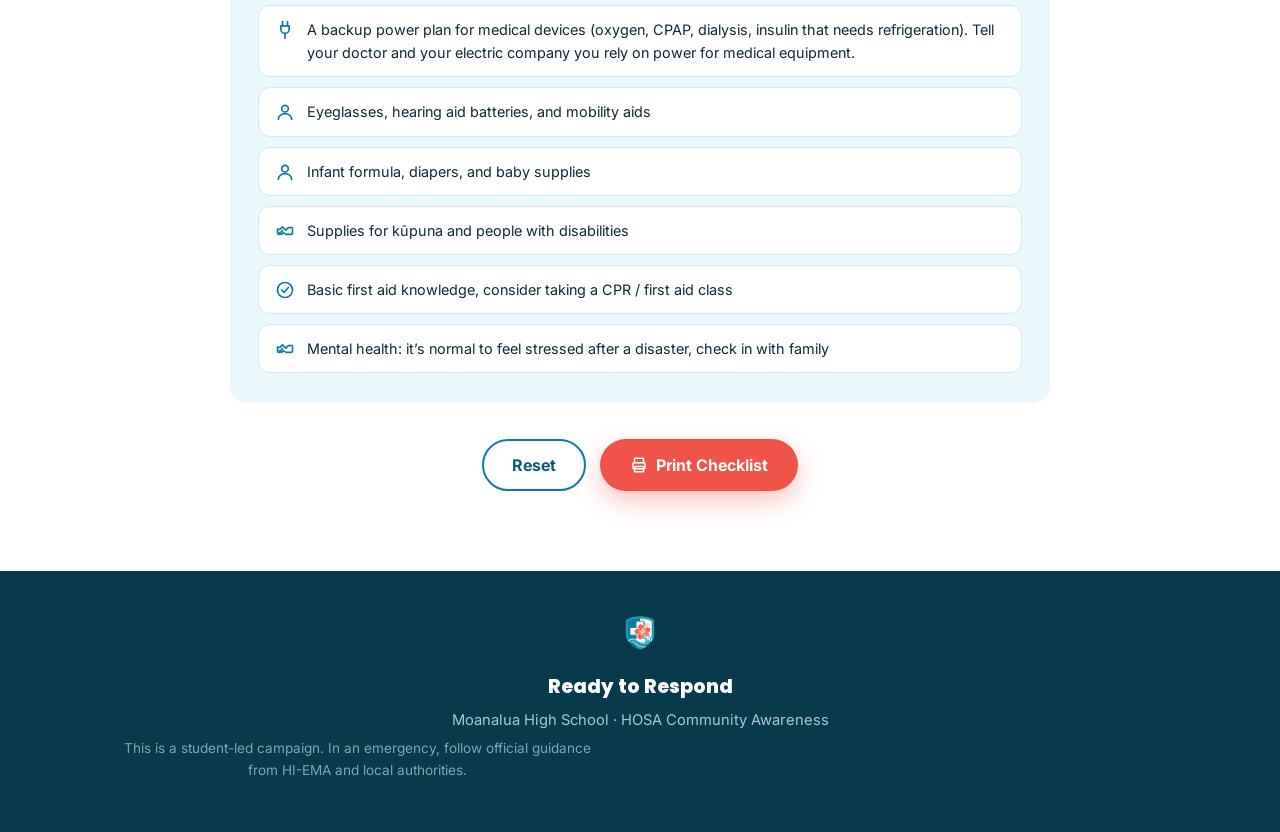
==== commit 0032132f: "Add "The 3 Pillars of Emergency Preparedness" as the campaign's foundation New section on index.html" ====
--- a/kit.html
+++ b/kit.html
@@ -82,6 +82,7 @@
 
       <nav class="main-nav" id="mainNav" aria-label="Main">
         <ul class="nav-links">
+          <li><a href="index.html#pillars">Our Approach</a></li>
           <li><a href="index.html#problem">The Problem</a></li>
           <li><a href="index.html#hazards">Hazards</a></li>
           <li><a href="kit.html" class="active">Build a Kit</a></li>
@@ -90,7 +91,7 @@
       </nav>
 
       <div class="header-actions">
-        <a href="https://docs.google.com/forms/d/e/1FAIpQLSfNhRfwjiFznY54ZBXw3zssCAhbhF7gwcs-K6ZoxBK7d2jcXA/viewform" target="_blank" rel="noopener" class="btn btn-coral btn-small" data-track="quiz_click" data-track-location="header">Take the Quiz</a>
+        <a href="quiz.html" class="btn btn-coral btn-small" data-track="quiz_click" data-track-location="header">Take the Quiz</a>
         <button type="button" class="nav-toggle" id="navToggle" aria-label="Toggle menu" aria-expanded="false" aria-controls="mainNav">
           <svg width="22" height="22"><use href="#icon-menu"></use></svg>
         </button>
@@ -179,7 +180,7 @@
       </div>
 
       <!-- Health & medical needs (HOSA focus) -->
-      <div class="health-needs">
+      <div class="health-needs" id="skills">
         <h3>Health Needs Most Kits Forget</h3>
         <ul class="health-needs-list">
           <li data-needs-flag="needMeds"><svg width="20" height="20" aria-hidden="true"><use href="#icon-pill"></use></svg> Medication refills, plus a written medication list</li>
--- a/css/style.css
+++ b/css/style.css
@@ -317,7 +317,10 @@
   margin: 0 auto 34px;
 }
 
+.hero-cta { display: inline-flex; margin-bottom: 22px; }
+
 .scroll-cue {
+  display: block;
   color: var(--white);
   text-decoration: none;
   font-weight: 600;
@@ -326,6 +329,54 @@
 }
 
 .scroll-cue:hover { opacity: 1; }
+
+/* ---------- 5B. THE 3 PILLARS ---------- */
+.pillars-grid {
+  display: grid;
+  grid-template-columns: repeat(3, 1fr);
+  gap: 24px;
+}
+
+.pillar-card {
+  background: var(--white);
+  border: 1px solid var(--border);
+  border-radius: var(--radius);
+  padding: 36px 28px;
+  text-align: center;
+  box-shadow: 0 10px 26px rgba(11, 61, 78, 0.07);
+}
+
+.pillar-icon {
+  display: inline-flex;
+  align-items: center;
+  justify-content: center;
+  width: 64px;
+  height: 64px;
+  border-radius: 50%;
+  background: var(--sky);
+  color: var(--teal);
+  margin-bottom: 18px;
+}
+
+.pillar-icon.is-coral { color: var(--coral); }
+.pillar-icon.is-gold { color: var(--gold-dark); }
+
+.pillar-card h3 { font-size: 1.2rem; margin-bottom: 10px; }
+
+.pillar-card p {
+  color: var(--ink-soft);
+  font-size: 0.95rem;
+  margin-bottom: 18px;
+}
+
+.pillar-link {
+  color: var(--teal-dark);
+  font-weight: 700;
+  font-size: 0.92rem;
+  text-decoration: none;
+}
+
+.pillar-link:hover { text-decoration: underline; }
 
 /* ---------- 6. THE PROBLEM / CITATIONS ---------- */
 .stat-grid {
@@ -511,6 +562,8 @@
 }
 
 .hazard-link:hover { text-decoration: underline; }
+
+.hazard-link + .hazard-link { margin-top: 6px; }
 
 .alert-cta {
   display: flex;
@@ -906,6 +959,160 @@
   flex-grow: 1;
 }
 
+/* ---------- 13. PREPAREDNESS QUIZ ---------- */
+.quiz-container { max-width: 640px; }
+
+.quiz-card {
+  background: var(--sky);
+  border: 1px solid var(--border);
+  border-radius: var(--radius);
+  padding: 32px 28px;
+  margin-bottom: 24px;
+}
+
+/* A <legend> renders outside its <fieldset>'s own background/border
+   by default in every browser, so the fieldset itself must stay
+   borderless and the visual "card" background has to live on a
+   wrapping element instead -- otherwise the question text floats
+   above the card instead of sitting inside it. */
+.quiz-fieldset { border: 0; padding: 0; margin: 0; min-width: 0; }
+
+.quiz-question-text {
+  font-family: var(--font-heading);
+  font-weight: 700;
+  font-size: 1.2rem;
+  color: var(--teal-dark);
+  text-align: center;
+  margin-bottom: 22px;
+  padding: 0;
+}
+
+.quiz-options {
+  display: flex;
+  flex-direction: column;
+  gap: 12px;
+}
+
+.quiz-option {
+  display: flex;
+  align-items: center;
+  gap: 14px;
+  background: var(--white);
+  border: 2px solid var(--border);
+  border-radius: 12px;
+  padding: 16px 20px;
+  font-size: 1.02rem;
+  font-weight: 600;
+  color: var(--ink);
+  cursor: pointer;
+  transition: border-color 0.15s ease, background 0.15s ease;
+}
+
+.quiz-option:hover { border-color: var(--teal); }
+
+.quiz-option input {
+  width: 20px;
+  height: 20px;
+  flex-shrink: 0;
+  accent-color: var(--teal);
+}
+
+.quiz-option:has(input:checked),
+.quiz-option.is-selected {
+  border-color: var(--teal);
+  background: var(--sky);
+}
+
+.quiz-bonus-field { margin-bottom: 22px; }
+.quiz-bonus-field:last-child { margin-bottom: 0; }
+
+.quiz-bonus-field > label {
+  display: block;
+  font-weight: 600;
+  font-size: 0.92rem;
+  color: var(--ink);
+  margin-bottom: 8px;
+}
+
+.quiz-zip-input {
+  width: 140px;
+  padding: 12px 16px;
+  border: 1px solid var(--border);
+  border-radius: 10px;
+  font-size: 1rem;
+  font-family: var(--font-body);
+  background: var(--white);
+  color: var(--ink);
+}
+
+.quiz-zip-input:focus-visible { outline: 2px solid var(--teal); outline-offset: 1px; }
+
+.quiz-nav-buttons {
+  display: flex;
+  justify-content: space-between;
+  gap: 12px;
+  flex-wrap: wrap;
+}
+
+.quiz-nav-buttons .btn:disabled {
+  opacity: 0.4;
+  cursor: not-allowed;
+  transform: none;
+}
+
+.quiz-score { text-align: center; margin-bottom: 28px; }
+
+.quiz-score-number {
+  font-family: var(--font-heading);
+  font-weight: 800;
+  font-size: 2.6rem;
+  color: var(--coral);
+  line-height: 1;
+  margin-bottom: 6px;
+}
+
+.quiz-score-level {
+  font-weight: 700;
+  font-size: 1.3rem;
+  color: var(--teal-dark);
+  margin-bottom: 10px;
+}
+
+.quiz-score-message {
+  color: var(--ink-soft);
+  max-width: 48ch;
+  margin: 0 auto;
+}
+
+.quiz-next-steps { margin-bottom: 28px; }
+
+.quiz-next-steps h3 { text-align: center; margin-bottom: 16px; }
+
+.quiz-step-item {
+  background: var(--sky);
+  border-radius: 12px;
+  padding: 14px 20px;
+  margin-bottom: 10px;
+  font-size: 0.95rem;
+  color: var(--ink);
+}
+
+.quiz-step-item a { color: var(--teal-dark); font-weight: 700; }
+
+.quiz-results-actions {
+  display: flex;
+  flex-wrap: wrap;
+  gap: 12px;
+  justify-content: center;
+  margin-bottom: 16px;
+}
+
+.quiz-retake-note {
+  text-align: center;
+  color: var(--ink-soft);
+  font-size: 0.88rem;
+}
+
 /* ---------- 14. PARTNERS ---------- */
 .partners-grid {
   display: grid;
@@ -919,6 +1126,20 @@
   color: var(--ink-soft);
   font-weight: 600;
 }
+
+.partners-follow {
+  display: flex;
+  align-items: center;
+  justify-content: center;
+  gap: 8px;
+  margin-top: 10px;
+  color: var(--ink-soft);
+  font-weight: 600;
+}
+
+.partners-follow svg { color: var(--teal); flex-shrink: 0; }
+.partners-follow a { color: var(--teal-dark); font-weight: 700; text-decoration: none; }
+.partners-follow a:hover { text-decoration: underline; }
 
 /* ---------- 17. SOURCES ---------- */
 .sources-list {
@@ -1084,6 +1305,7 @@
 
   .reason-grid { grid-template-columns: 1fr; }
   .action-grid { grid-template-columns: 1fr; }
+  .pillars-grid { grid-template-columns: 1fr; }
   .kit-tiers { grid-template-columns: 1fr; }
   .pass-it-on-steps { grid-template-columns: 1fr; }
 }
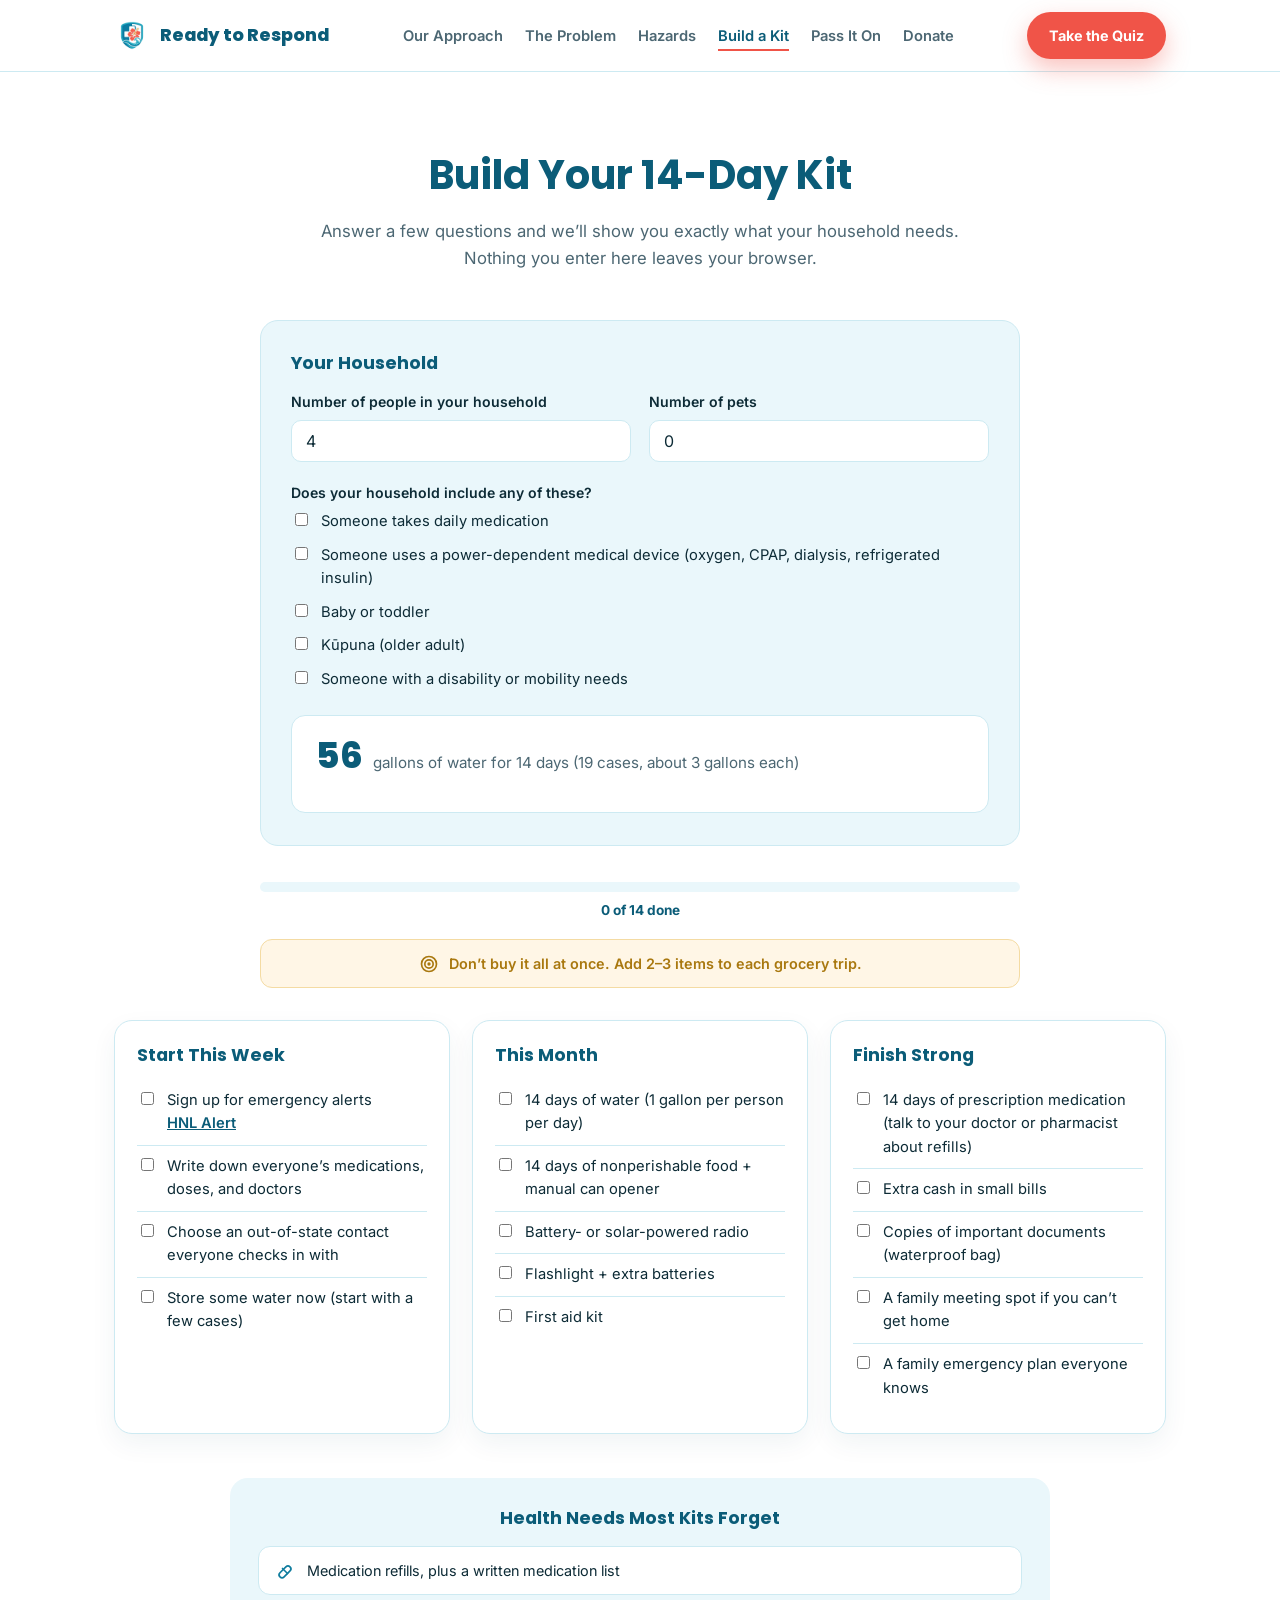
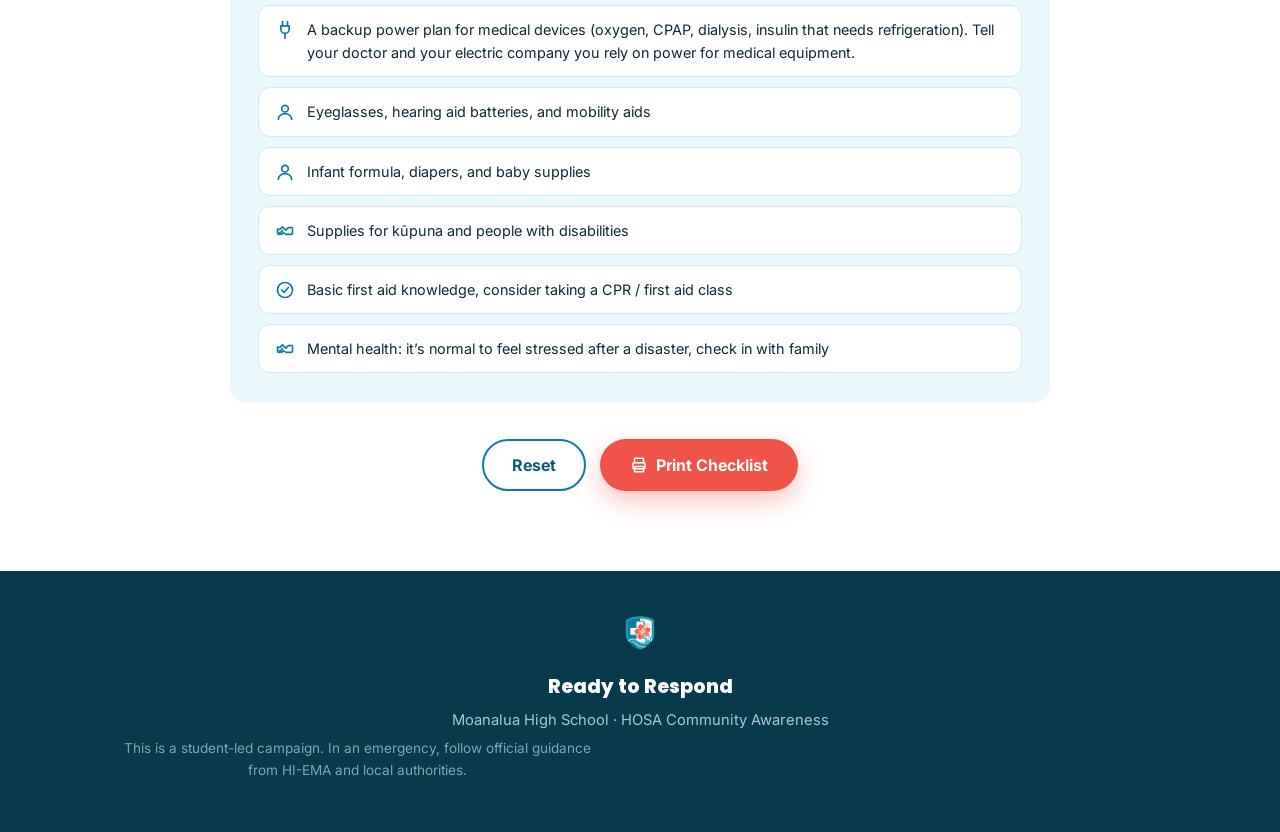
==== commit be1b8f76: "Add a "Support Our Campaign" GoFundMe donate section New section on index.html (between Take Action " ====
--- a/kit.html
+++ b/kit.html
@@ -87,6 +87,7 @@
           <li><a href="index.html#hazards">Hazards</a></li>
           <li><a href="kit.html" class="active">Build a Kit</a></li>
           <li><a href="pass-it-on.html">Pass It On</a></li>
+          <li><a href="index.html#donate">Donate</a></li>
         </ul>
       </nav>
 
--- a/css/style.css
+++ b/css/style.css
@@ -1113,6 +1113,57 @@
   font-size: 0.88rem;
 }
 
+/* ---------- 13B. SUPPORT OUR CAMPAIGN / DONATE ---------- */
+.donate-card {
+  display: flex;
+  flex-wrap: wrap;
+  align-items: center;
+  justify-content: center;
+  gap: 36px;
+  background: var(--teal-dark);
+  color: var(--white);
+  border-radius: var(--radius);
+  padding: 40px;
+}
+
+.donate-text { flex: 1 1 360px; max-width: 480px; }
+
+.donate-icon {
+  display: inline-flex;
+  align-items: center;
+  justify-content: center;
+  width: 52px;
+  height: 52px;
+  border-radius: 50%;
+  background: rgba(255, 255, 255, 0.12);
+  color: var(--gold);
+  margin-bottom: 14px;
+}
+
+.donate-text h2 { color: var(--white); margin-bottom: 10px; }
+
+.donate-text p {
+  color: #d3edf5;
+  margin-bottom: 22px;
+}
+
+.donate-qr {
+  flex-shrink: 0;
+  background: var(--white);
+  border-radius: 16px;
+  padding: 18px;
+  text-align: center;
+}
+
+.donate-qr img { display: block; width: 140px; height: 140px; margin: 0 auto 8px; }
+
+.donate-qr p {
+  margin: 0;
+  font-size: 0.8rem;
+  font-weight: 700;
+  color: var(--teal-dark);
+}
+
 /* ---------- 14. PARTNERS ---------- */
 .partners-grid {
   display: grid;
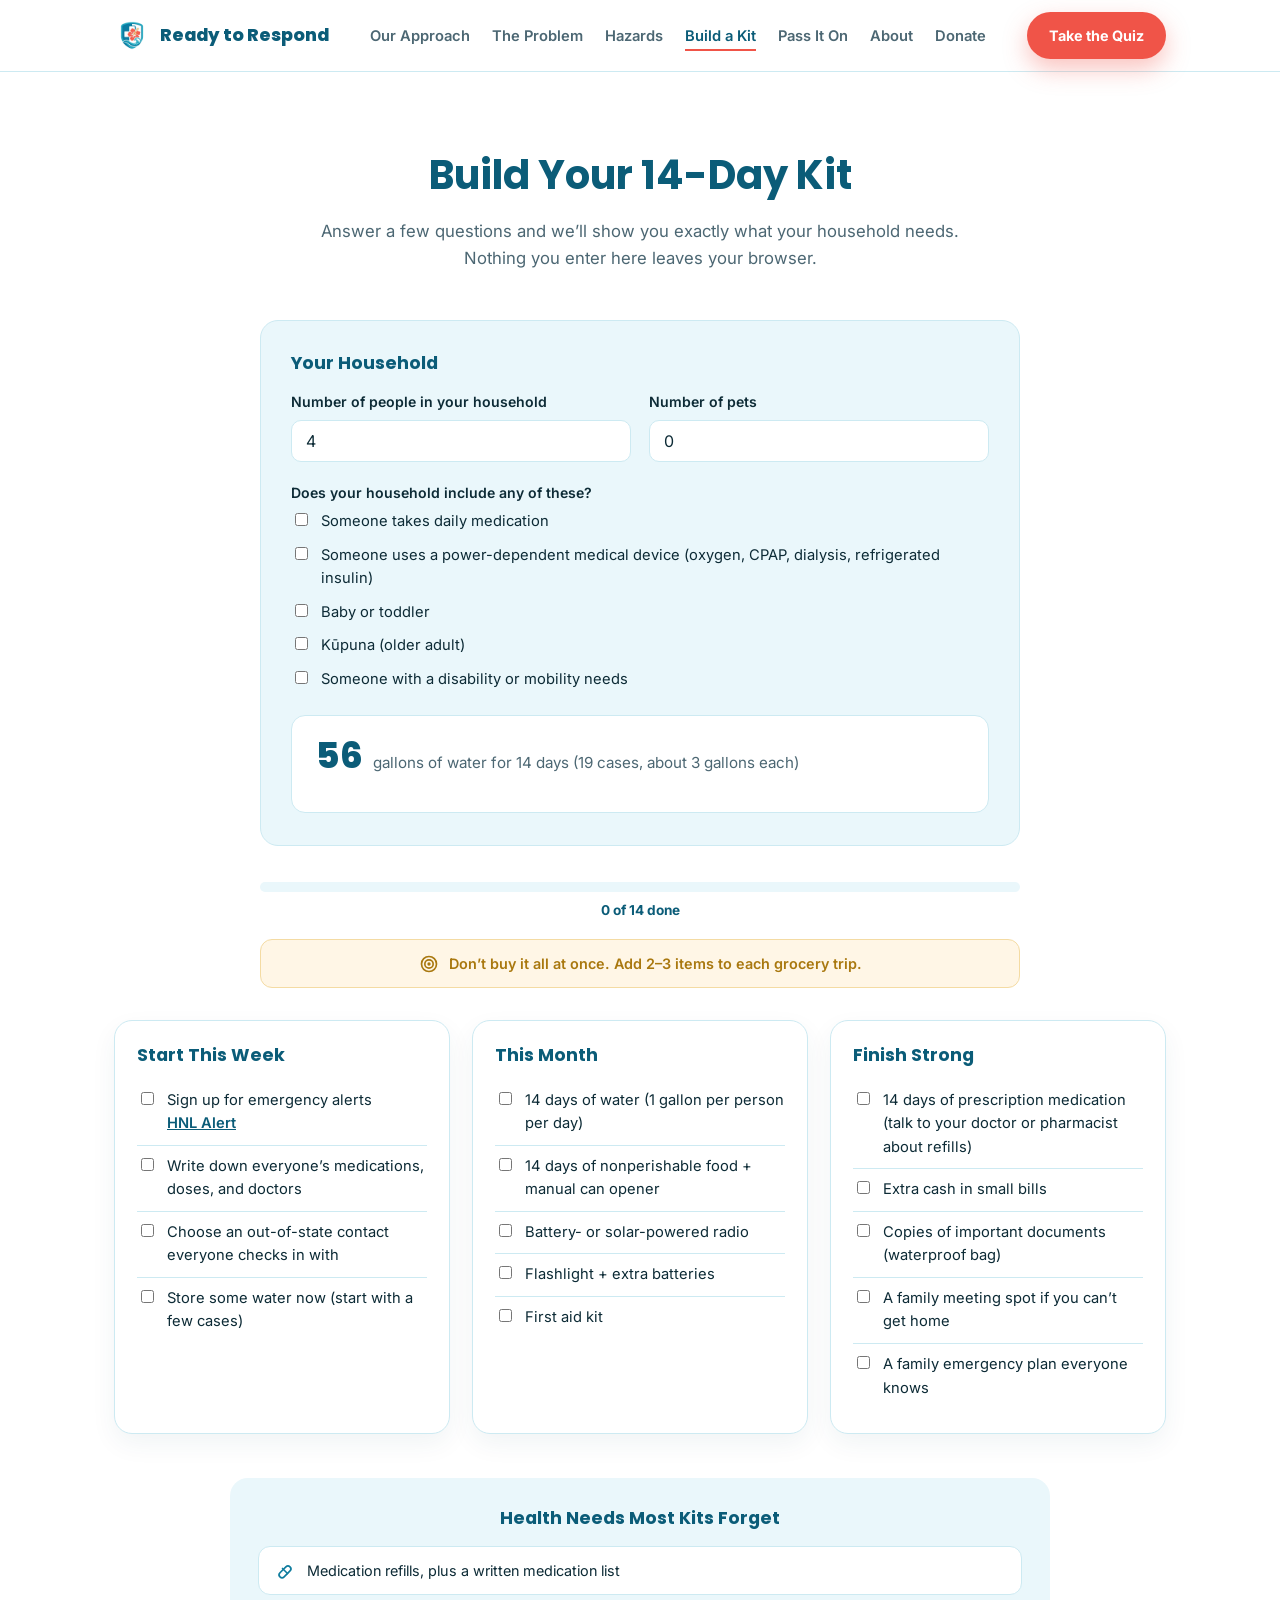
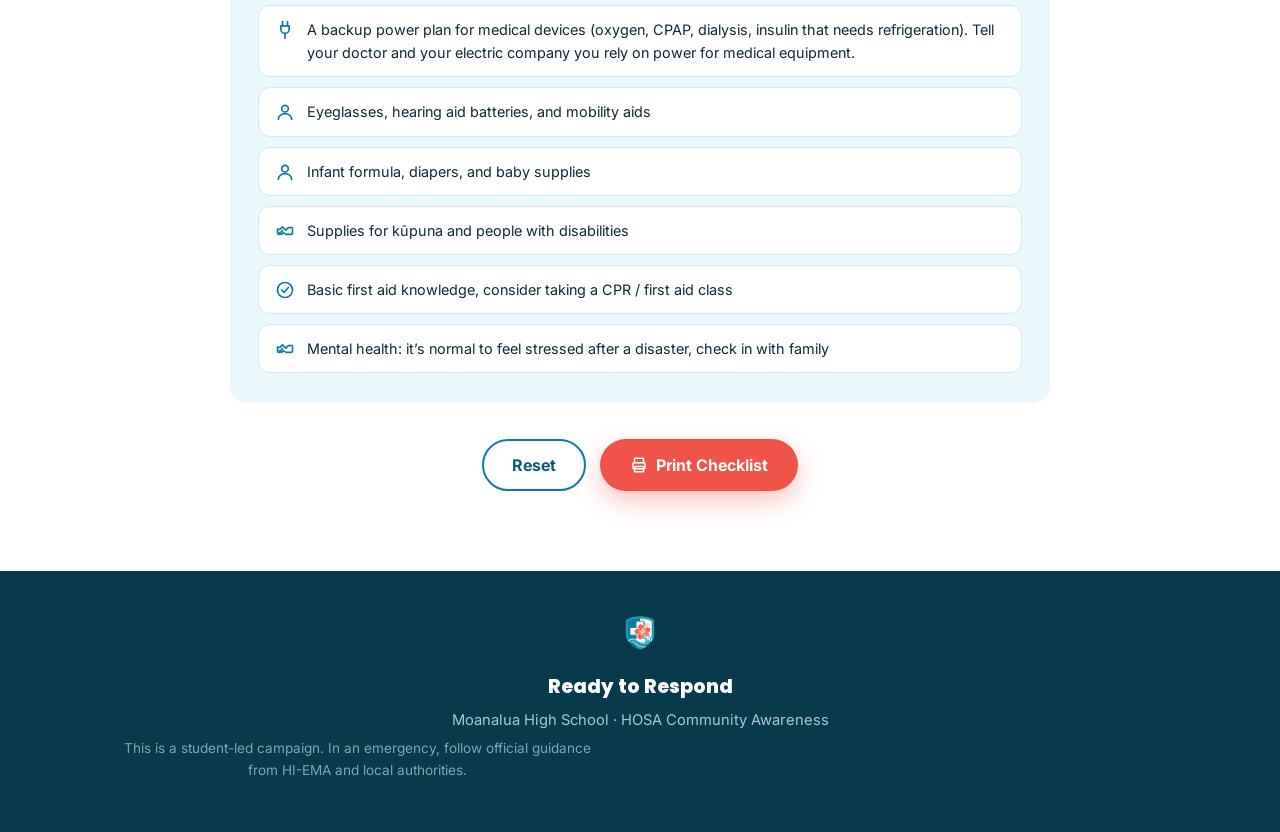
==== commit 354610e1: "Add "Who We Are" section and fix link-preview images Who We Are (#about), placed directly above Supp" ====
--- a/kit.html
+++ b/kit.html
@@ -7,7 +7,10 @@
   <meta name="description" content="Answer a few questions and get a personalized 14-day emergency kit checklist for your household. Part of the Ready to Respond campaign by Moanalua High School HOSA.">
   <meta property="og:title" content="Build Your 14-Day Kit | Ready to Respond">
   <meta property="og:description" content="Use our calculator and checklist to put together water, food, and supplies for your household.">
-  <meta property="og:image" content="images/logo-full.png">
+  <meta property="og:image" content="https://r2rhawaii.org/images/og-banner.png">
+  <meta property="og:url" content="https://r2rhawaii.org/kit.html">
+  <meta property="og:type" content="website">
+  <meta name="twitter:card" content="summary_large_image">
   <link rel="icon" href="images/favicon.png" type="image/png">
   <link rel="preconnect" href="https://fonts.googleapis.com">
   <link rel="preconnect" href="https://fonts.gstatic.com" crossorigin>
@@ -87,6 +90,7 @@
           <li><a href="index.html#hazards">Hazards</a></li>
           <li><a href="kit.html" class="active">Build a Kit</a></li>
           <li><a href="pass-it-on.html">Pass It On</a></li>
+          <li><a href="index.html#about">About</a></li>
           <li><a href="index.html#donate">Donate</a></li>
         </ul>
       </nav>
--- a/css/style.css
+++ b/css/style.css
@@ -1113,6 +1113,32 @@
   font-size: 0.88rem;
 }
 
+/* ---------- 13C. WHO WE ARE ---------- */
+/* .team-card reuses .pillar-card / .pillar-icon for the card box and
+   avatar circle so this section matches "The 3 Pillars" exactly. */
+.team-grid {
+  display: grid;
+  grid-template-columns: repeat(3, 1fr);
+  gap: 24px;
+  margin-bottom: 28px;
+}
+
+.about-note {
+  text-align: center;
+  color: var(--ink-soft);
+  font-size: 0.8rem;
+}
+
+/* For a real headshot: <img class="team-photo"> in place of the
+   .pillar-icon placeholder, same 64px circle crop. */
+.team-photo {
+  width: 64px;
+  height: 64px;
+  border-radius: 50%;
+  object-fit: cover;
+  margin-bottom: 18px;
+}
+
 /* ---------- 13B. SUPPORT OUR CAMPAIGN / DONATE ---------- */
 .donate-card {
   display: flex;
@@ -1195,21 +1221,22 @@
 /* ---------- 17. SOURCES ---------- */
 .sources-list {
   list-style: none;
-  max-width: 820px;
+  max-width: 760px;
   margin: 0 auto;
   display: flex;
   flex-direction: column;
-  gap: 12px;
+  gap: 6px;
 }
 
 .source-item {
   display: flex;
-  gap: 10px;
+  gap: 8px;
   align-items: baseline;
   background: var(--sky);
-  border-radius: 10px;
-  padding: 12px 16px;
-  font-size: 0.9rem;
+  border-radius: 8px;
+  padding: 8px 12px;
+  font-size: 0.78rem;
+  line-height: 1.4;
 }
 
 .source-item .source-number { font-weight: 800; color: var(--teal-dark); flex-shrink: 0; }
@@ -1319,6 +1346,7 @@
 @media (max-width: 1024px) {
   .hazard-grid { grid-template-columns: repeat(2, 1fr); }
   .partners-grid { grid-template-columns: repeat(2, 1fr); }
+  .team-grid { grid-template-columns: repeat(2, 1fr); }
 }
 
 @media (max-width: 900px) {
@@ -1371,6 +1399,7 @@
   .calc-row { grid-template-columns: 1fr; }
   .hazard-grid { grid-template-columns: 1fr; }
   .partners-grid { grid-template-columns: 1fr; }
+  .team-grid { grid-template-columns: 1fr; }
   .awareness-callout { flex-direction: column; }
   .kit-actions .btn,
   .share-buttons .btn,
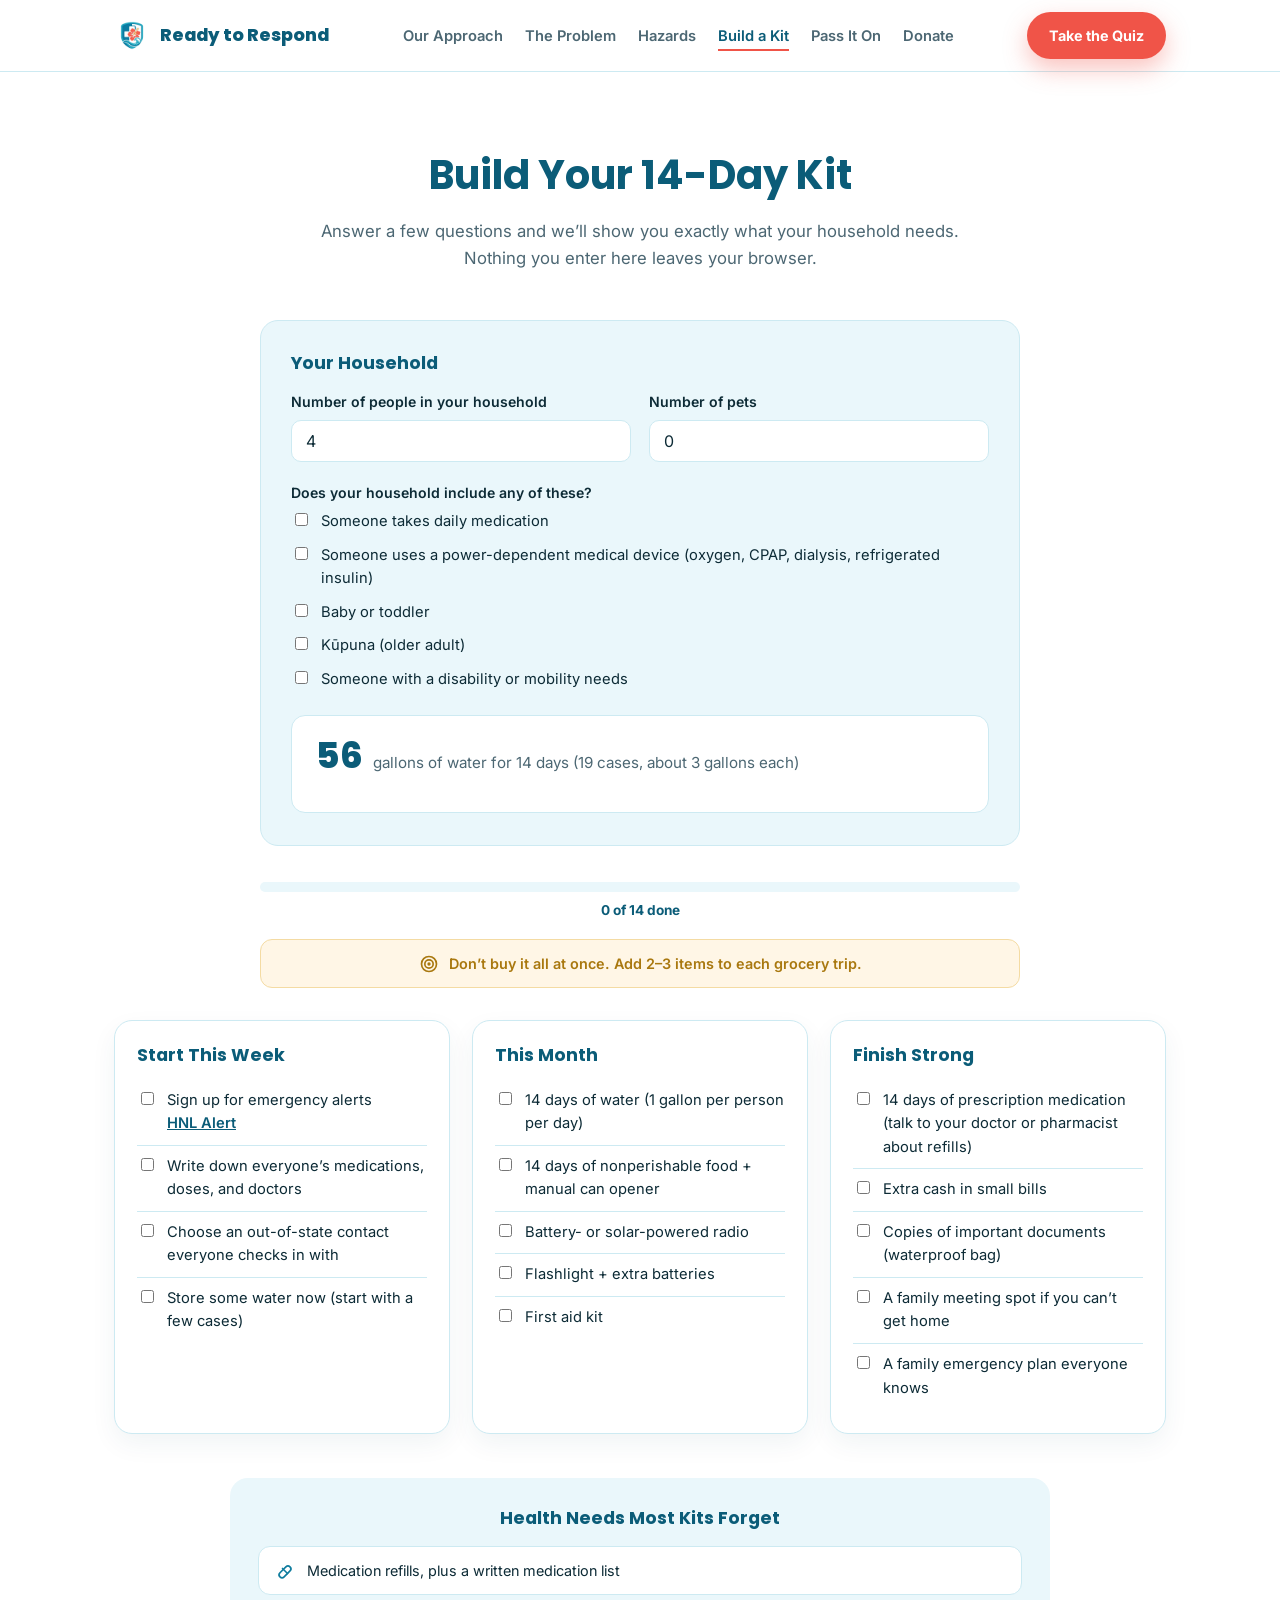
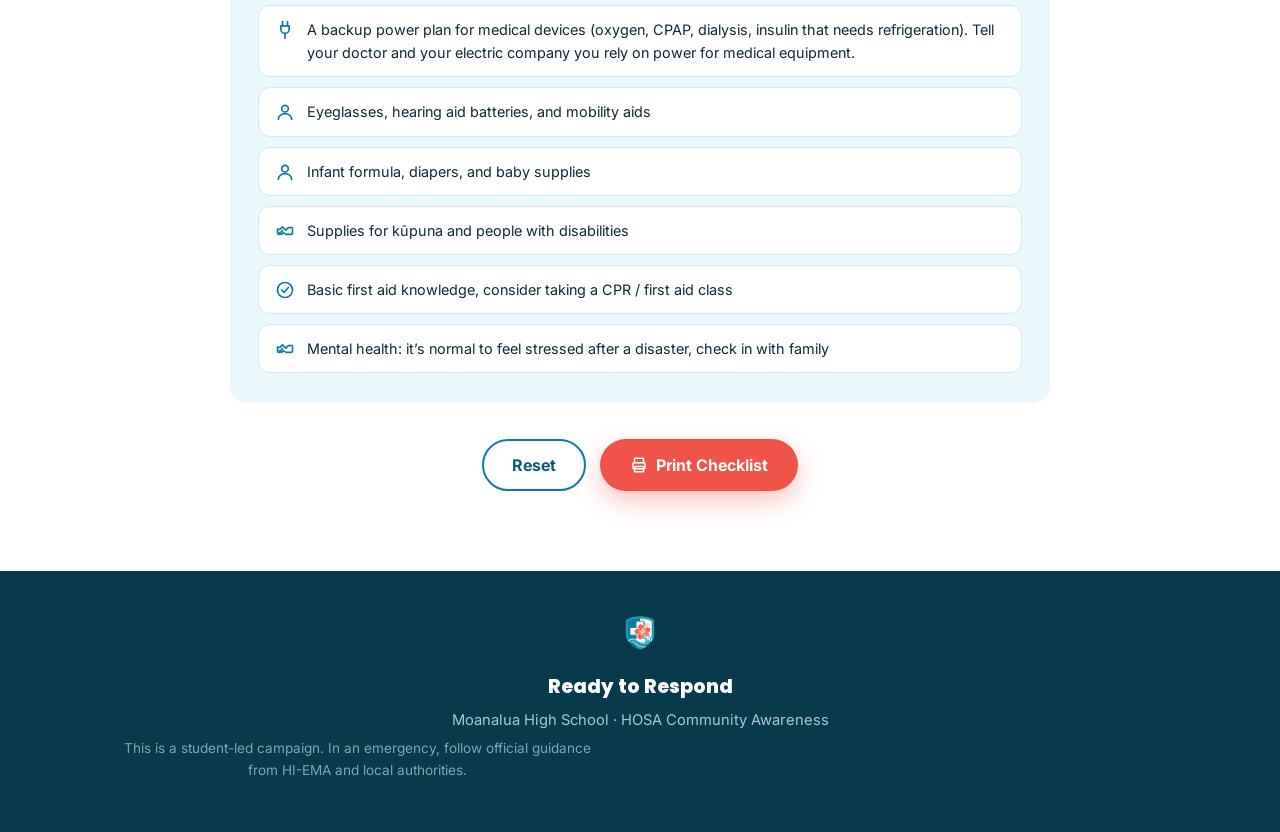
==== commit b8bebb6d: "Remove the "Who We Are" section for now Dropped the #about section, its nav link on all four pages, " ====
--- a/kit.html
+++ b/kit.html
@@ -90,7 +90,6 @@
           <li><a href="index.html#hazards">Hazards</a></li>
           <li><a href="kit.html" class="active">Build a Kit</a></li>
           <li><a href="pass-it-on.html">Pass It On</a></li>
-          <li><a href="index.html#about">About</a></li>
           <li><a href="index.html#donate">Donate</a></li>
         </ul>
       </nav>
--- a/css/style.css
+++ b/css/style.css
@@ -1113,32 +1113,6 @@
   font-size: 0.88rem;
 }
 
-/* ---------- 13C. WHO WE ARE ---------- */
-/* .team-card reuses .pillar-card / .pillar-icon for the card box and
-   avatar circle so this section matches "The 3 Pillars" exactly. */
-.team-grid {
-  display: grid;
-  grid-template-columns: repeat(3, 1fr);
-  gap: 24px;
-  margin-bottom: 28px;
-}
-
-.about-note {
-  text-align: center;
-  color: var(--ink-soft);
-  font-size: 0.8rem;
-}
-
-/* For a real headshot: <img class="team-photo"> in place of the
-   .pillar-icon placeholder, same 64px circle crop. */
-.team-photo {
-  width: 64px;
-  height: 64px;
-  border-radius: 50%;
-  object-fit: cover;
-  margin-bottom: 18px;
-}
-
 /* ---------- 13B. SUPPORT OUR CAMPAIGN / DONATE ---------- */
 .donate-card {
   display: flex;
@@ -1346,7 +1320,6 @@
 @media (max-width: 1024px) {
   .hazard-grid { grid-template-columns: repeat(2, 1fr); }
   .partners-grid { grid-template-columns: repeat(2, 1fr); }
-  .team-grid { grid-template-columns: repeat(2, 1fr); }
 }
 
 @media (max-width: 900px) {
@@ -1399,7 +1372,6 @@
   .calc-row { grid-template-columns: 1fr; }
   .hazard-grid { grid-template-columns: 1fr; }
   .partners-grid { grid-template-columns: 1fr; }
-  .team-grid { grid-template-columns: 1fr; }
   .awareness-callout { flex-direction: column; }
   .kit-actions .btn,
   .share-buttons .btn,
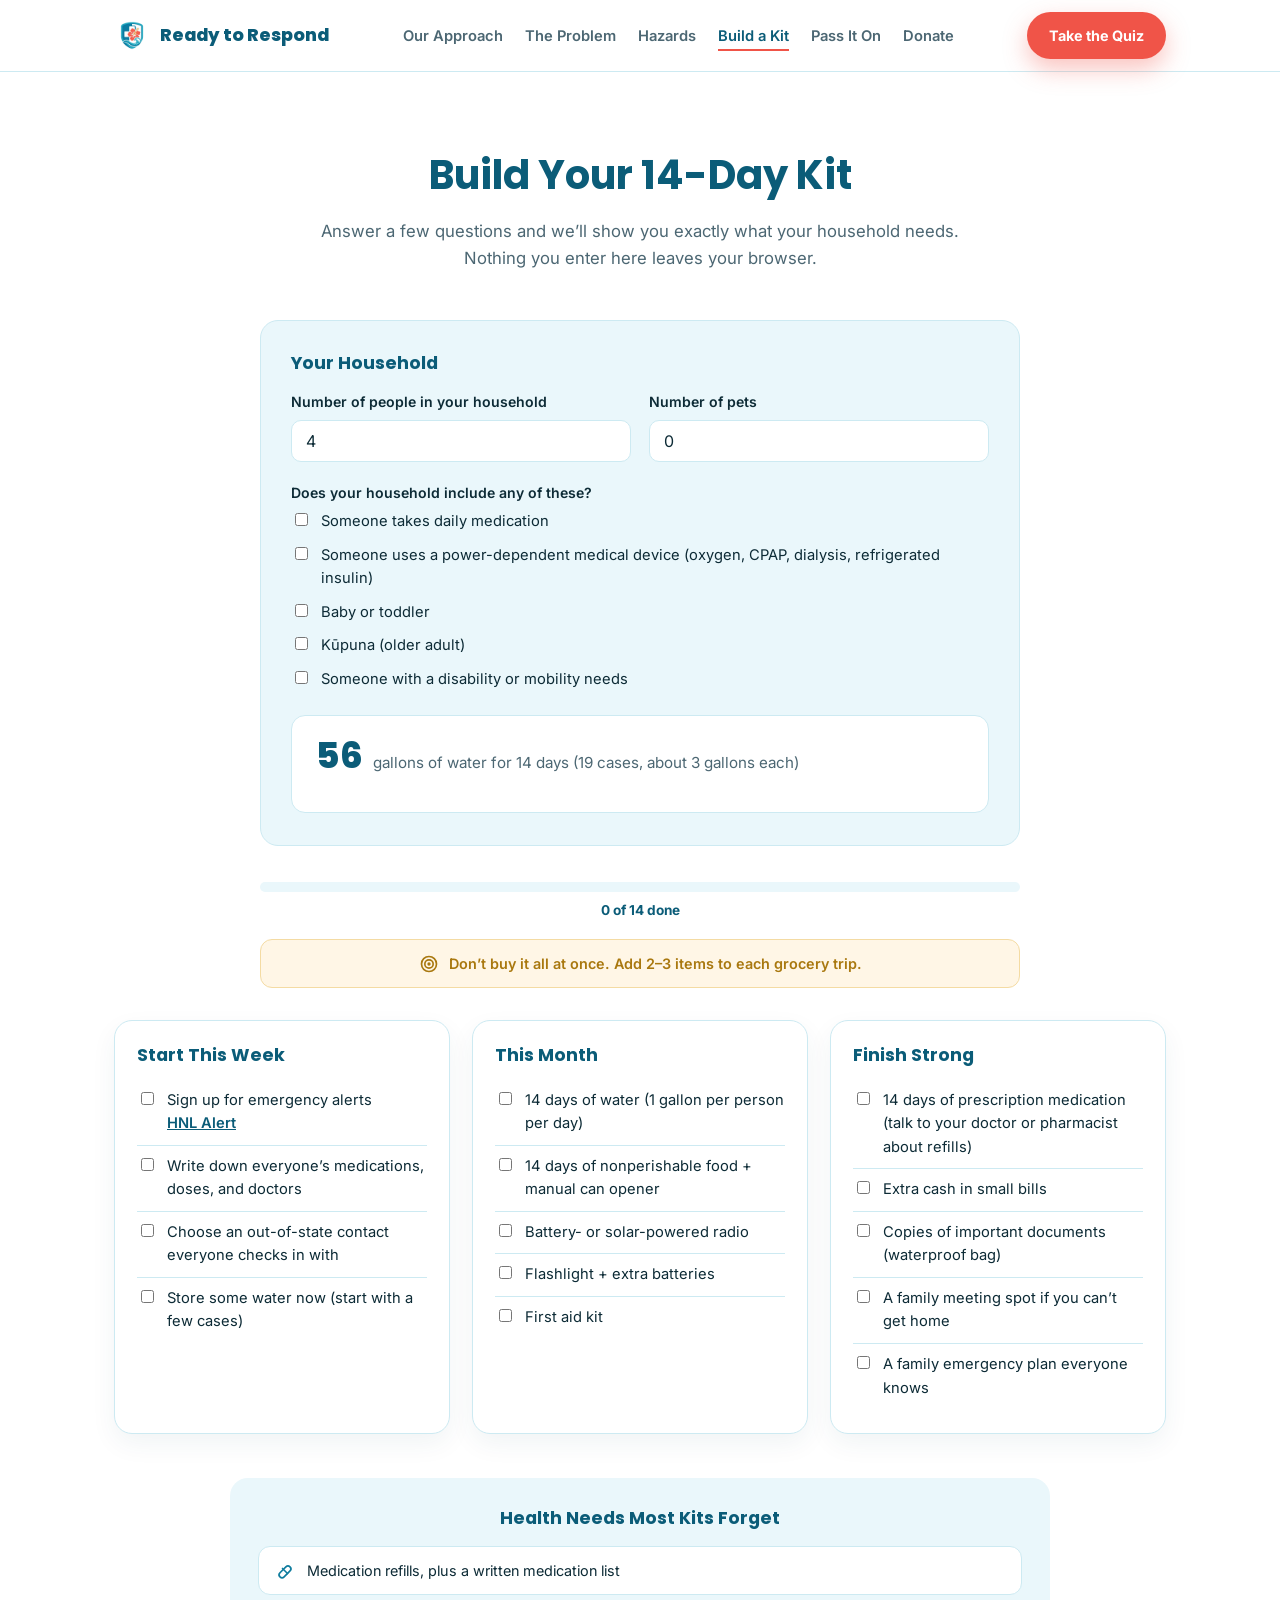
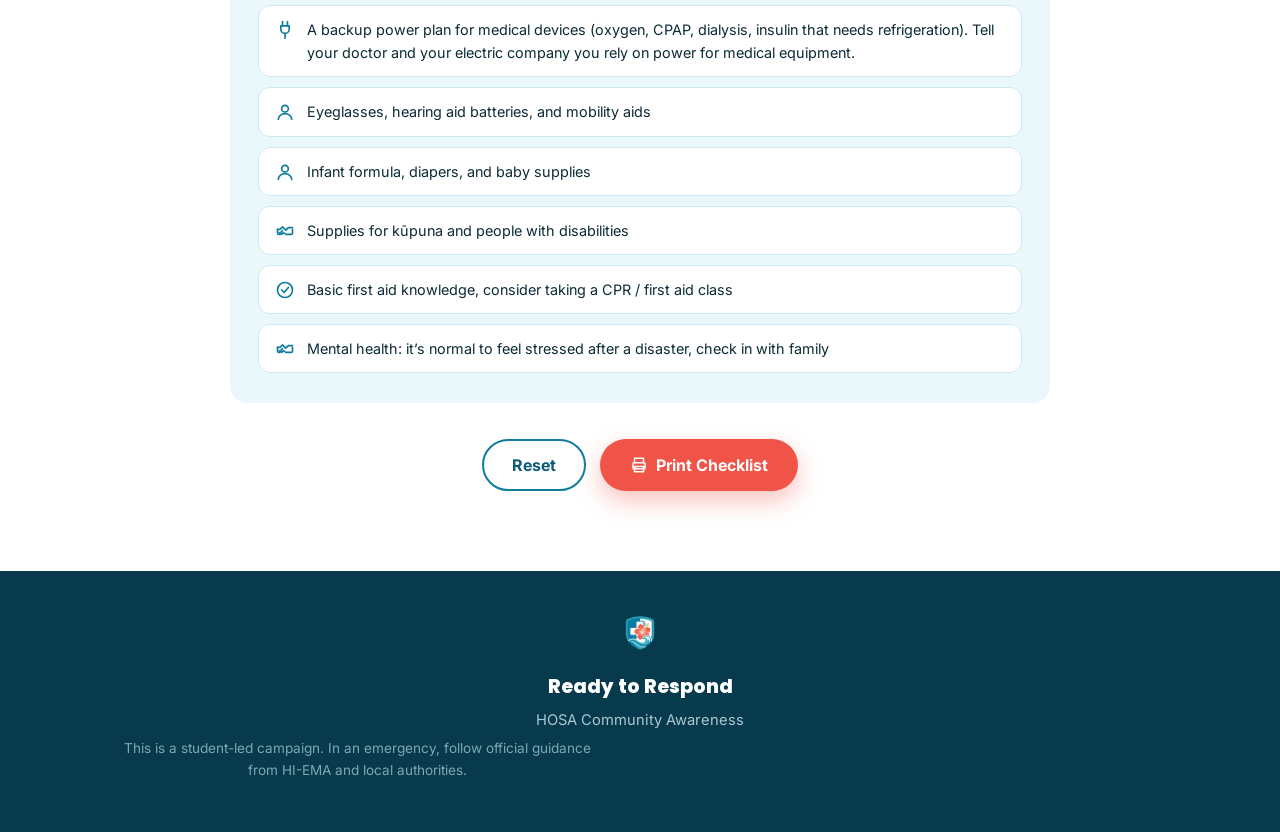
==== commit dafb51f9: "Remove all mentions of Moanalua High School Per request, the site can no longer state an affiliation" ====
--- a/kit.html
+++ b/kit.html
@@ -4,7 +4,7 @@
   <meta charset="UTF-8">
   <meta name="viewport" content="width=device-width, initial-scale=1.0">
   <title>Build Your 14-Day Kit | Ready to Respond</title>
-  <meta name="description" content="Answer a few questions and get a personalized 14-day emergency kit checklist for your household. Part of the Ready to Respond campaign by Moanalua High School HOSA.">
+  <meta name="description" content="Answer a few questions and get a personalized 14-day emergency kit checklist for your household. Part of the Ready to Respond campaign by HOSA students.">
   <meta property="og:title" content="Build Your 14-Day Kit | Ready to Respond">
   <meta property="og:description" content="Use our calculator and checklist to put together water, food, and supplies for your household.">
   <meta property="og:image" content="https://r2rhawaii.org/images/og-banner.png">
@@ -212,7 +212,7 @@
     <div class="container">
       <img class="footer-logo" src="images/logo-mark.png" alt="Ready to Respond shield logo">
       <p class="footer-title">Ready to Respond</p>
-      <p>Moanalua High School &middot; HOSA Community Awareness</p>
+      <p>HOSA Community Awareness</p>
       <p class="footer-fine">This is a student-led campaign. In an emergency, follow official guidance from HI-EMA and local authorities.</p>
     </div>
   </footer>
@@ -225,7 +225,7 @@
        ============================================================ -->
   <div class="print-only" id="printChecklist">
     <h1>Ready to Respond &mdash; 14-Day Readiness Checklist</h1>
-    <p class="print-sub">Moanalua High School HOSA &middot; r2rhawaii.org</p>
+    <p class="print-sub">HOSA Community Awareness &middot; r2rhawaii.org</p>
     <h2>Start This Week</h2>
     <ul class="print-checklist">
       <li>&#9633; Sign up for emergency alerts (HNL Alert)</li>
--- a/css/style.css
+++ b/css/style.css
@@ -1,6 +1,6 @@
 /* =========================================================
    Ready to Respond — HOSA Community Awareness Campaign
-   Moanalua High School, Oʻahu, Hawaiʻi
+   O'ahu, Hawai'i
    Palette pulled from the campaign logo: ocean teal + hibiscus coral.
    ---------------------------------------------------------
    1. Brand colors & fonts
@@ -1147,6 +1147,29 @@
   margin-bottom: 22px;
 }
 
+.donate-progress { margin-bottom: 22px; }
+
+.donate-progress-bar {
+  height: 10px;
+  background: rgba(255, 255, 255, 0.18);
+  border-radius: 999px;
+  overflow: hidden;
+}
+
+.donate-progress-fill {
+  height: 100%;
+  min-width: 6px;
+  background: var(--coral);
+  border-radius: 999px;
+}
+
+.donate-progress .donate-progress-label {
+  margin: 8px 0 0;
+  font-size: 0.85rem;
+  font-weight: 700;
+  color: var(--white);
+}
+
 .donate-qr {
   flex-shrink: 0;
   background: var(--white);
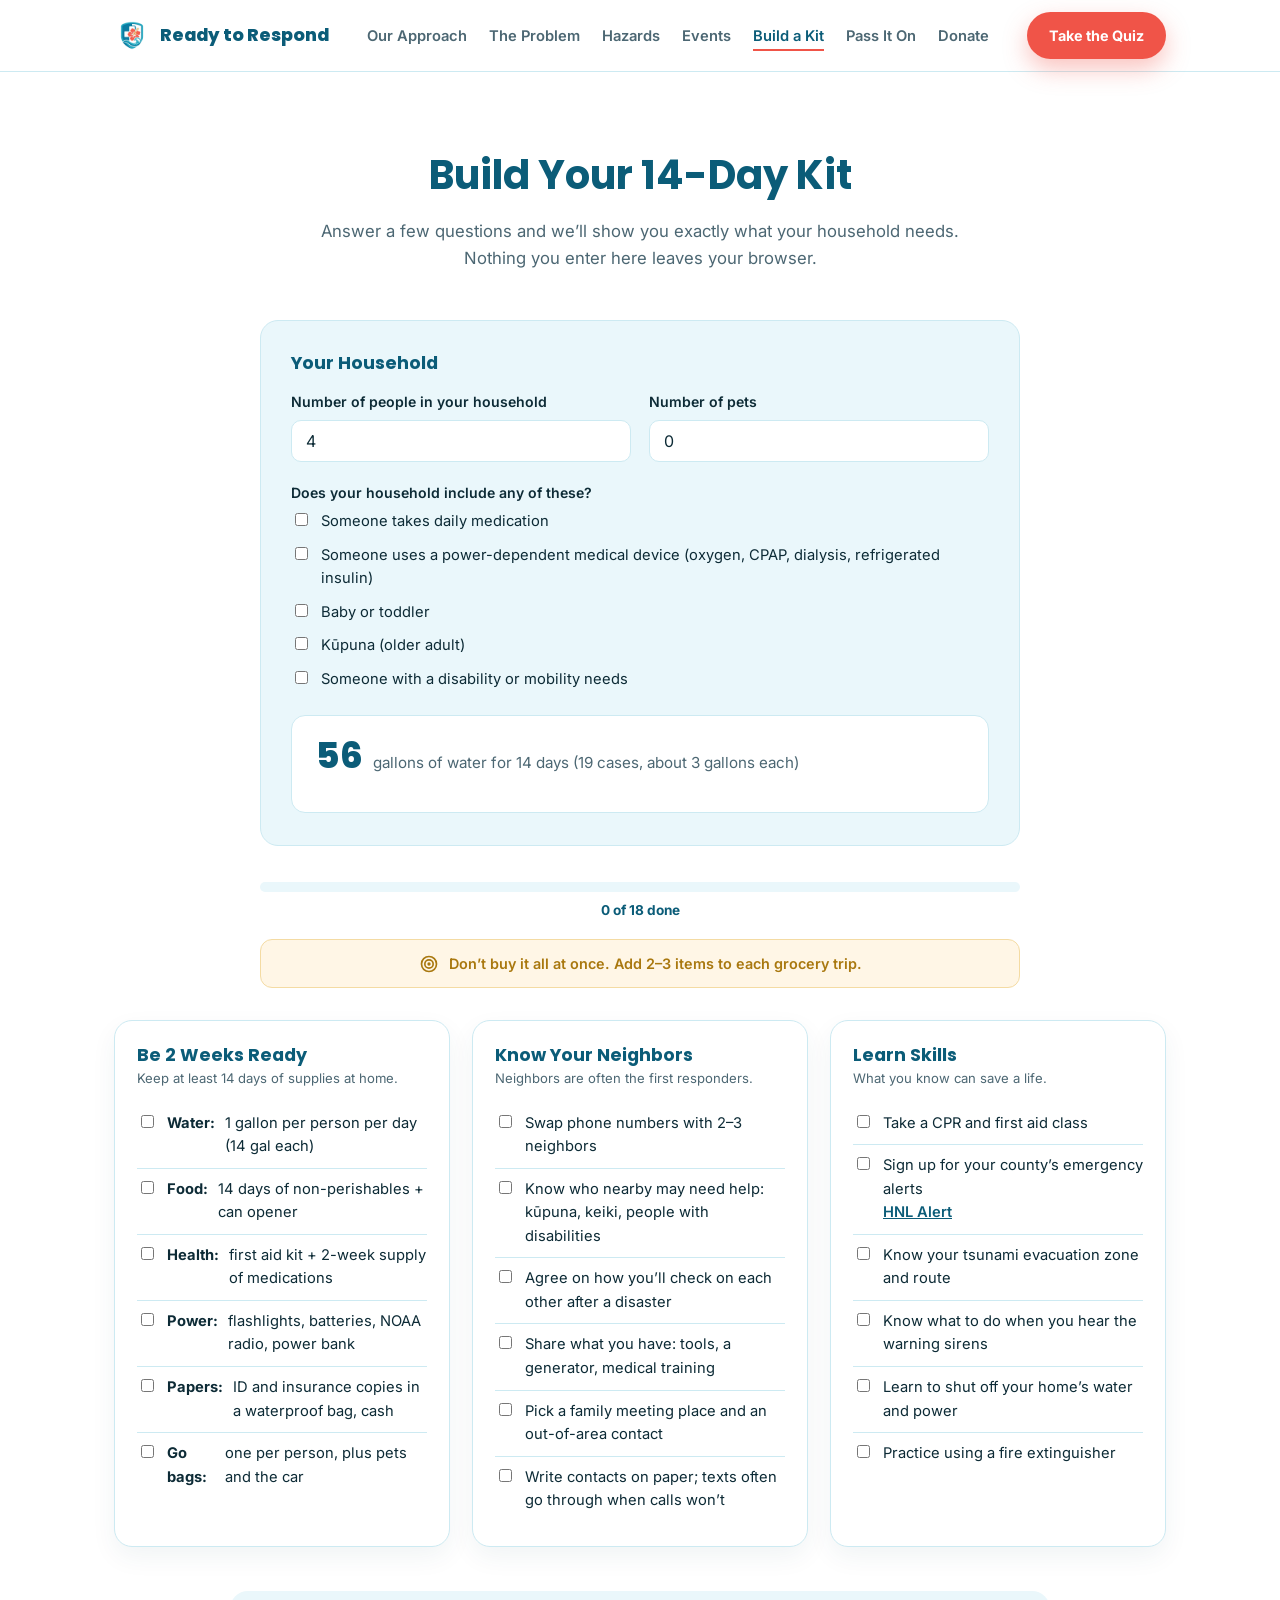
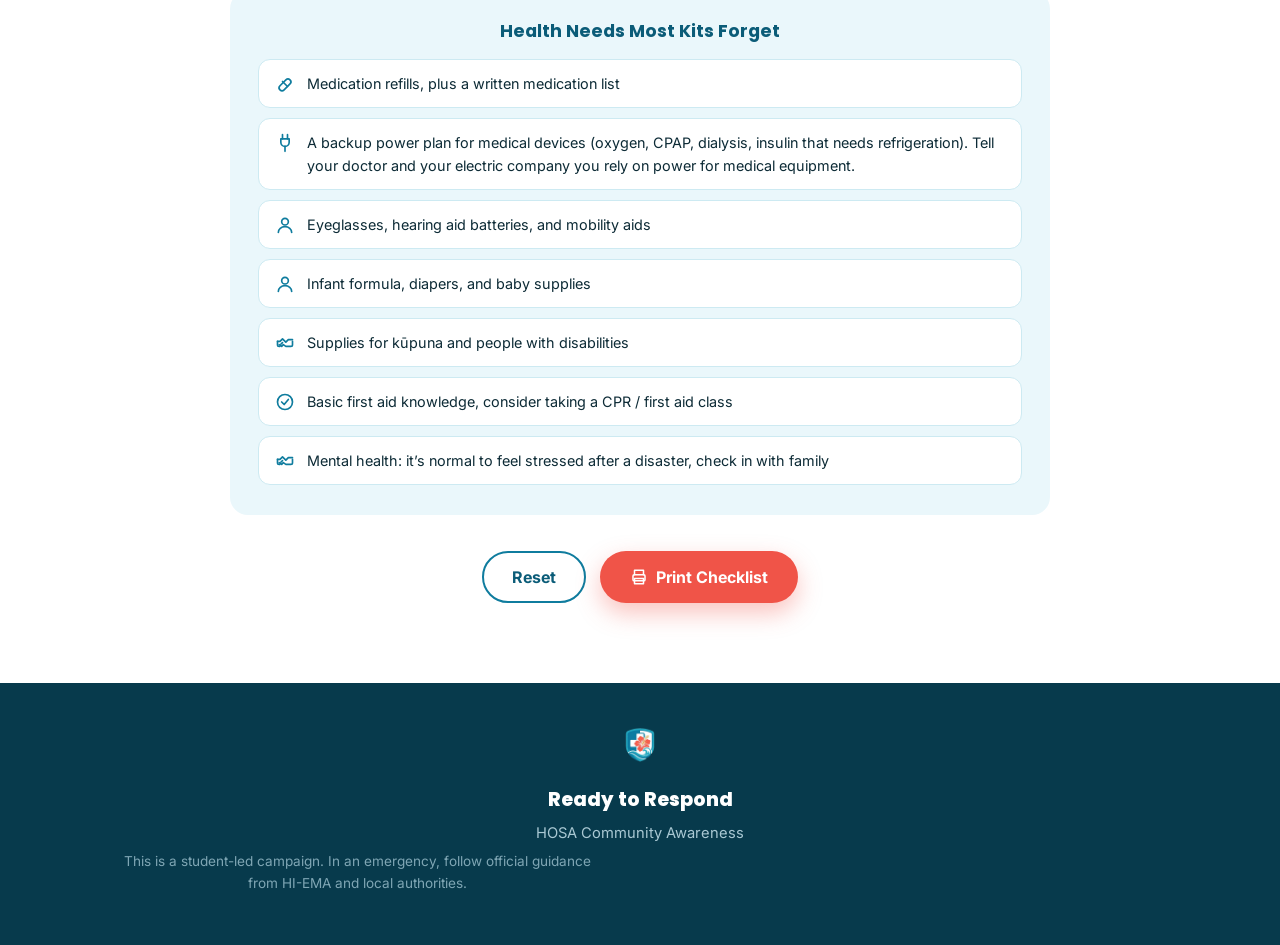
==== commit 15d94fd7: "Add Past Events page and restructure Build a Kit checklist - New events.html page with Instagram-sty" ====
--- a/kit.html
+++ b/kit.html
@@ -88,6 +88,7 @@
           <li><a href="index.html#pillars">Our Approach</a></li>
           <li><a href="index.html#problem">The Problem</a></li>
           <li><a href="index.html#hazards">Hazards</a></li>
+          <li><a href="events.html">Events</a></li>
           <li><a href="kit.html" class="active">Build a Kit</a></li>
           <li><a href="pass-it-on.html">Pass It On</a></li>
           <li><a href="index.html#donate">Donate</a></li>
@@ -147,7 +148,7 @@
       <!-- Tiered checklist -->
       <div class="kit-progress-wrap">
         <div class="kit-progress-bar"><div class="kit-progress-fill" id="kitProgressFill"></div></div>
-        <p class="kit-progress-label" id="kitProgressLabel" aria-live="polite">0 of 14 done</p>
+        <p class="kit-progress-label" id="kitProgressLabel" aria-live="polite">0 of 18 done</p>
       </div>
 
       <div class="kit-tip">
@@ -157,29 +158,36 @@
 
       <div class="kit-tiers">
         <div class="kit-tier">
-          <h3>Start This Week</h3>
-          <label class="kit-item"><input type="checkbox" data-kit-item="alerts"> <span>Sign up for emergency alerts<br><a href="https://www.honolulu.gov/dem/hnl-alert/" target="_blank" rel="noopener">HNL Alert</a></span></label>
-          <label class="kit-item"><input type="checkbox" data-kit-item="med-list"> Write down everyone&rsquo;s medications, doses, and doctors</label>
-          <label class="kit-item"><input type="checkbox" data-kit-item="contact"> Choose an out-of-state contact everyone checks in with</label>
-          <label class="kit-item"><input type="checkbox" data-kit-item="start-water"> Store some water now (start with a few cases)</label>
+          <h3>Be 2 Weeks Ready</h3>
+          <p class="kit-tier-sub">Keep at least 14 days of supplies at home.</p>
+          <label class="kit-item"><input type="checkbox" data-kit-item="water"> <strong>Water:</strong> 1 gallon per person per day (14 gal each)</label>
+          <label class="kit-item"><input type="checkbox" data-kit-item="food"> <strong>Food:</strong> 14 days of non-perishables + can opener</label>
+          <label class="kit-item"><input type="checkbox" data-kit-item="health"> <strong>Health:</strong> first aid kit + 2-week supply of medications</label>
+          <label class="kit-item"><input type="checkbox" data-kit-item="power"> <strong>Power:</strong> flashlights, batteries, NOAA radio, power bank</label>
+          <label class="kit-item"><input type="checkbox" data-kit-item="papers"> <strong>Papers:</strong> ID and insurance copies in a waterproof bag, cash</label>
+          <label class="kit-item"><input type="checkbox" data-kit-item="gobags"> <strong>Go bags:</strong> one per person, plus pets and the car</label>
         </div>
 
         <div class="kit-tier">
-          <h3>This Month</h3>
-          <label class="kit-item"><input type="checkbox" data-kit-item="water"> 14 days of water (1 gallon per person per day)</label>
-          <label class="kit-item"><input type="checkbox" data-kit-item="food"> 14 days of nonperishable food + manual can opener</label>
-          <label class="kit-item"><input type="checkbox" data-kit-item="radio"> Battery- or solar-powered radio</label>
-          <label class="kit-item"><input type="checkbox" data-kit-item="flashlight"> Flashlight + extra batteries</label>
-          <label class="kit-item"><input type="checkbox" data-kit-item="firstaid"> First aid kit</label>
+          <h3>Know Your Neighbors</h3>
+          <p class="kit-tier-sub">Neighbors are often the first responders.</p>
+          <label class="kit-item"><input type="checkbox" data-kit-item="neighbor-numbers"> Swap phone numbers with 2&ndash;3 neighbors</label>
+          <label class="kit-item"><input type="checkbox" data-kit-item="neighbor-needs"> Know who nearby may need help: k&#363;puna, keiki, people with disabilities</label>
+          <label class="kit-item"><input type="checkbox" data-kit-item="neighbor-checkin"> Agree on how you&rsquo;ll check on each other after a disaster</label>
+          <label class="kit-item"><input type="checkbox" data-kit-item="neighbor-share"> Share what you have: tools, a generator, medical training</label>
+          <label class="kit-item"><input type="checkbox" data-kit-item="neighbor-meetspot"> Pick a family meeting place and an out-of-area contact</label>
+          <label class="kit-item"><input type="checkbox" data-kit-item="neighbor-paper"> Write contacts on paper; texts often go through when calls won&rsquo;t</label>
         </div>
 
         <div class="kit-tier">
-          <h3>Finish Strong</h3>
-          <label class="kit-item"><input type="checkbox" data-kit-item="meds"> 14 days of prescription medication (talk to your doctor or pharmacist about refills)</label>
-          <label class="kit-item"><input type="checkbox" data-kit-item="cash"> Extra cash in small bills</label>
-          <label class="kit-item"><input type="checkbox" data-kit-item="docs"> Copies of important documents (waterproof bag)</label>
-          <label class="kit-item"><input type="checkbox" data-kit-item="meetspot"> A family meeting spot if you can&rsquo;t get home</label>
-          <label class="kit-item"><input type="checkbox" data-kit-item="plan"> A family emergency plan everyone knows</label>
+          <h3>Learn Skills</h3>
+          <p class="kit-tier-sub">What you know can save a life.</p>
+          <label class="kit-item"><input type="checkbox" data-kit-item="cpr"> Take a CPR and first aid class</label>
+          <label class="kit-item"><input type="checkbox" data-kit-item="alerts"> <span>Sign up for your county&rsquo;s emergency alerts<br><a href="https://www.honolulu.gov/dem/hnl-alert/" target="_blank" rel="noopener">HNL Alert</a></span></label>
+          <label class="kit-item"><input type="checkbox" data-kit-item="tsunami-zone"> Know your tsunami evacuation zone and route</label>
+          <label class="kit-item"><input type="checkbox" data-kit-item="sirens"> Know what to do when you hear the warning sirens</label>
+          <label class="kit-item"><input type="checkbox" data-kit-item="shutoff"> Learn to shut off your home&rsquo;s water and power</label>
+          <label class="kit-item"><input type="checkbox" data-kit-item="extinguisher"> Practice using a fire extinguisher</label>
         </div>
       </div>
 
@@ -224,31 +232,40 @@
        See the @media print rules in css/style.css.
        ============================================================ -->
   <div class="print-only" id="printChecklist">
-    <h1>Ready to Respond &mdash; 14-Day Readiness Checklist</h1>
+    <h1>Are you Ready to Respond?</h1>
     <p class="print-sub">HOSA Community Awareness &middot; r2rhawaii.org</p>
-    <h2>Start This Week</h2>
+    <p class="print-sub">Hawai&#699;i gets nearly everything by ship, so after a hurricane, tsunami, or wildfire, help may take days or weeks to arrive. Check off each step as you go.</p>
+
+    <h2>1. Be 2 Weeks Ready &mdash; Keep at least 14 days of supplies at home.</h2>
     <ul class="print-checklist">
-      <li>&#9633; Sign up for emergency alerts (HNL Alert)</li>
-      <li>&#9633; Write down everyone&rsquo;s medications, doses, and doctors</li>
-      <li>&#9633; Choose an out-of-state contact everyone checks in with</li>
-      <li>&#9633; Store some water now (start with a few cases)</li>
+      <li>&#9633; Water: 1 gallon per person per day (14 gal each)</li>
+      <li>&#9633; Food: 14 days of non-perishables + can opener</li>
+      <li>&#9633; Health: first aid kit + 2-week supply of medications</li>
+      <li>&#9633; Power: flashlights, batteries, NOAA radio, power bank</li>
+      <li>&#9633; Papers: ID and insurance copies in a waterproof bag, cash</li>
+      <li>&#9633; Go bags: one per person, plus pets and the car</li>
     </ul>
-    <h2>This Month</h2>
+
+    <h2>2. Know Your Neighbors &mdash; Neighbors are often the first responders.</h2>
     <ul class="print-checklist">
-      <li>&#9633; 14 days of water (1 gallon per person per day)</li>
-      <li>&#9633; 14 days of nonperishable food + manual can opener</li>
-      <li>&#9633; Battery- or solar-powered radio</li>
-      <li>&#9633; Flashlight + extra batteries</li>
-      <li>&#9633; First aid kit</li>
+      <li>&#9633; Swap phone numbers with 2&ndash;3 neighbors</li>
+      <li>&#9633; Know who nearby may need help: k&#363;puna, keiki, people with disabilities</li>
+      <li>&#9633; Agree on how you&rsquo;ll check on each other after a disaster</li>
+      <li>&#9633; Share what you have: tools, a generator, medical training</li>
+      <li>&#9633; Pick a family meeting place and an out-of-area contact</li>
+      <li>&#9633; Write contacts on paper; texts often go through when calls won&rsquo;t</li>
     </ul>
-    <h2>Finish Strong</h2>
+
+    <h2>3. Learn Skills &mdash; What you know can save a life.</h2>
     <ul class="print-checklist">
-      <li>&#9633; 14 days of prescription medication</li>
-      <li>&#9633; Extra cash in small bills</li>
-      <li>&#9633; Copies of important documents (waterproof bag)</li>
-      <li>&#9633; A family meeting spot if you can&rsquo;t get home</li>
-      <li>&#9633; A family emergency plan everyone knows</li>
+      <li>&#9633; Take a CPR and first aid class</li>
+      <li>&#9633; Sign up for your county&rsquo;s emergency alerts</li>
+      <li>&#9633; Know your tsunami evacuation zone and route</li>
+      <li>&#9633; Know what to do when you hear the warning sirens</li>
+      <li>&#9633; Learn to shut off your home&rsquo;s water and power</li>
+      <li>&#9633; Practice using a fire extinguisher</li>
     </ul>
+
     <h2>Health Needs Most Kits Forget</h2>
     <ul class="print-checklist">
       <li>&#9633; Medication refills + written medication list</li>
@@ -257,6 +274,22 @@
       <li>&#9633; Infant formula, diapers, baby supplies</li>
       <li>&#9633; Supplies for k&#363;puna and people with disabilities</li>
     </ul>
+
+    <h2>Our &#699;Ohana Plan</h2>
+    <table class="print-card-table">
+      <tr><td>Water needed (people &times; 14 gal)</td><td class="print-blank"></td></tr>
+      <tr><td>Meeting place</td><td class="print-blank"></td></tr>
+      <tr><td>Neighbor to check on</td><td class="print-blank"></td></tr>
+      <tr><td>Out-of-area contact</td><td class="print-blank"></td></tr>
+    </table>
+
+    <p class="print-sub">We reviewed this checklist together as an &#699;ohana.</p>
+    <table class="print-card-table">
+      <tr><td>Student name</td><td class="print-blank"></td></tr>
+      <tr><td>Parent / guardian signature</td><td class="print-blank"></td></tr>
+      <tr><td>Date</td><td class="print-blank"></td></tr>
+    </table>
+
     <div class="print-qr-box">
       <img src="images/qr-r2rhawaii.jpg" alt="QR code to r2rhawaii.org" width="120" height="120">
       Scan for more: r2rhawaii.org
--- a/css/style.css
+++ b/css/style.css
@@ -15,7 +15,8 @@
    10. Build Your 14-Day Kit
    11. Pass It On
    12. Take Action
-   13. Our Campaign / Impact / Events
+   13. Preparedness Quiz
+   13b. Past Events
    14. Partners
    15. Team
    16. Languages
@@ -778,7 +779,9 @@
   box-shadow: 0 10px 26px rgba(11, 61, 78, 0.06);
 }
 
-.kit-tier h3 { margin-bottom: 14px; }
+.kit-tier h3 { margin-bottom: 2px; }
+
+.kit-tier-sub { margin: 0 0 14px; font-size: 0.82rem; color: var(--ink-soft); }
 
 .kit-item {
   display: flex;
@@ -1186,6 +1189,139 @@
   font-weight: 700;
   color: var(--teal-dark);
 }
+
+/* ---------- 13b. PAST EVENTS ---------- */
+.events-grid {
+  display: grid;
+  grid-template-columns: repeat(auto-fit, minmax(300px, 380px));
+  justify-content: center;
+  gap: 32px;
+}
+
+.event-card {
+  width: 100%;
+  max-width: 380px;
+  background: var(--white);
+  border: 1px solid var(--border);
+  border-radius: var(--radius);
+  box-shadow: var(--shadow);
+  overflow: hidden;
+}
+
+.event-card-header {
+  display: flex;
+  align-items: center;
+  gap: 10px;
+  padding: 12px 16px;
+}
+
+.event-avatar {
+  width: 32px;
+  height: 32px;
+  border-radius: 50%;
+  object-fit: cover;
+  flex-shrink: 0;
+}
+
+.event-header-text {
+  display: flex;
+  flex-direction: column;
+  line-height: 1.25;
+  min-width: 0;
+}
+
+.event-account {
+  font-weight: 700;
+  font-size: 0.9rem;
+  color: var(--ink);
+}
+
+.event-date { font-size: 0.75rem; color: var(--ink-soft); }
+
+.event-carousel {
+  position: relative;
+  aspect-ratio: 4 / 5;
+  overflow: hidden;
+  background: var(--sky);
+  border-top: 1px solid var(--border);
+  border-bottom: 1px solid var(--border);
+  touch-action: pan-y;
+}
+
+.event-track {
+  display: flex;
+  width: 100%;
+  height: 100%;
+  transition: transform 0.35s ease;
+}
+
+.event-slide {
+  width: 100%;
+  height: 100%;
+  object-fit: cover;
+  flex-shrink: 0;
+  display: block;
+}
+
+.event-nav {
+  position: absolute;
+  top: 50%;
+  transform: translateY(-50%);
+  width: 30px;
+  height: 30px;
+  border: none;
+  border-radius: 50%;
+  background: rgba(255, 255, 255, 0.88);
+  color: var(--ink);
+  display: flex;
+  align-items: center;
+  justify-content: center;
+  cursor: pointer;
+  box-shadow: 0 2px 8px rgba(13, 43, 54, 0.25);
+  transition: background 0.2s ease;
+}
+
+.event-nav:hover { background: var(--white); }
+.event-nav-prev { left: 10px; }
+.event-nav-next { right: 10px; }
+
+.event-counter {
+  position: absolute;
+  top: 10px;
+  right: 12px;
+  background: rgba(13, 43, 54, 0.6);
+  color: var(--white);
+  font-size: 0.72rem;
+  font-weight: 600;
+  padding: 2px 9px;
+  border-radius: 999px;
+}
+
+.event-dots {
+  position: absolute;
+  bottom: 10px;
+  left: 50%;
+  transform: translateX(-50%);
+  display: flex;
+  gap: 6px;
+}
+
+.event-dot {
+  width: 6px;
+  height: 6px;
+  padding: 0;
+  border: none;
+  border-radius: 50%;
+  background: rgba(255, 255, 255, 0.65);
+  box-shadow: 0 0 0 1px rgba(13, 43, 54, 0.2);
+  cursor: pointer;
+}
+
+.event-dot.is-active { background: var(--white); width: 8px; height: 8px; }
+
+.event-card-body { padding: 14px 16px 18px; }
+.event-card-body h3 { margin: 0 0 6px; }
+.event-card-body p { margin: 0; color: var(--ink-soft); font-size: 0.92rem; white-space: pre-line; }
 
 /* ---------- 14. PARTNERS ---------- */
 .partners-grid {
@@ -1395,6 +1531,7 @@
   .calc-row { grid-template-columns: 1fr; }
   .hazard-grid { grid-template-columns: 1fr; }
   .partners-grid { grid-template-columns: 1fr; }
+  .events-grid { grid-template-columns: 1fr; }
   .awareness-callout { flex-direction: column; }
   .kit-actions .btn,
   .share-buttons .btn,
